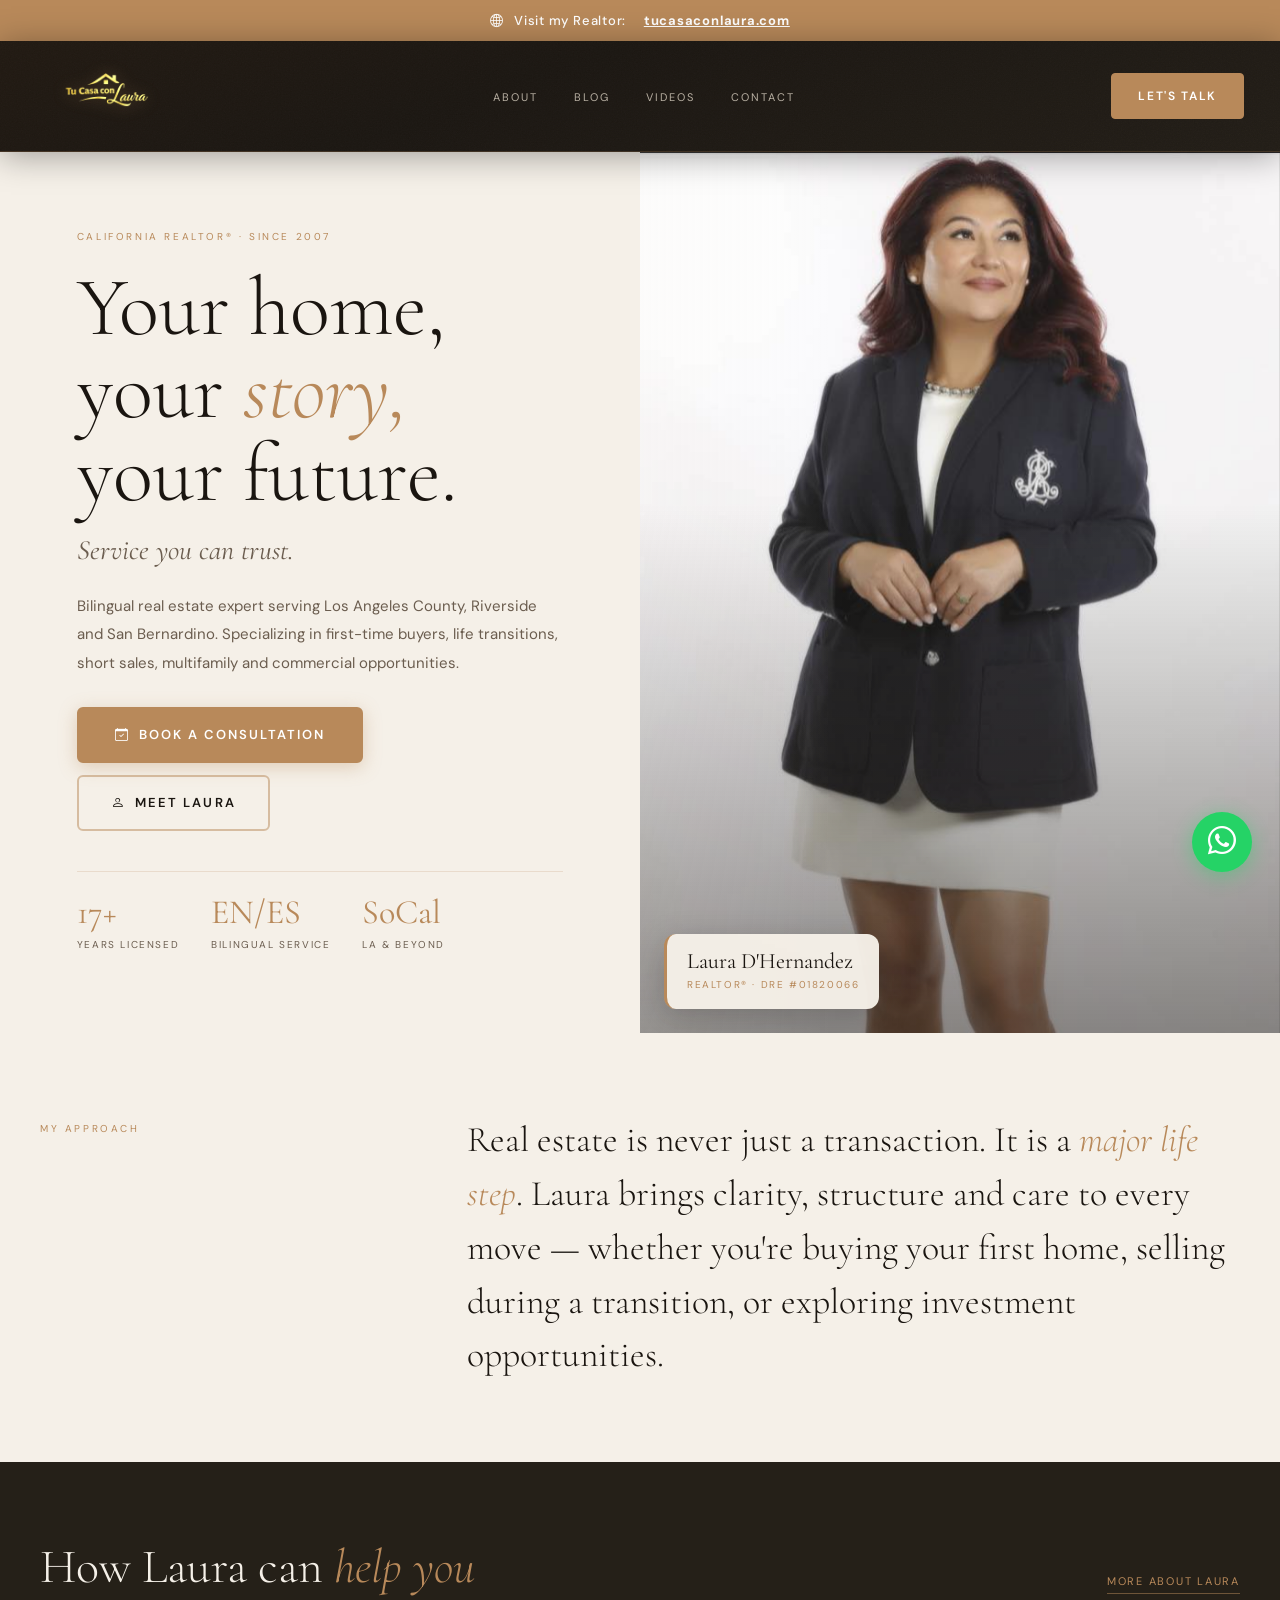
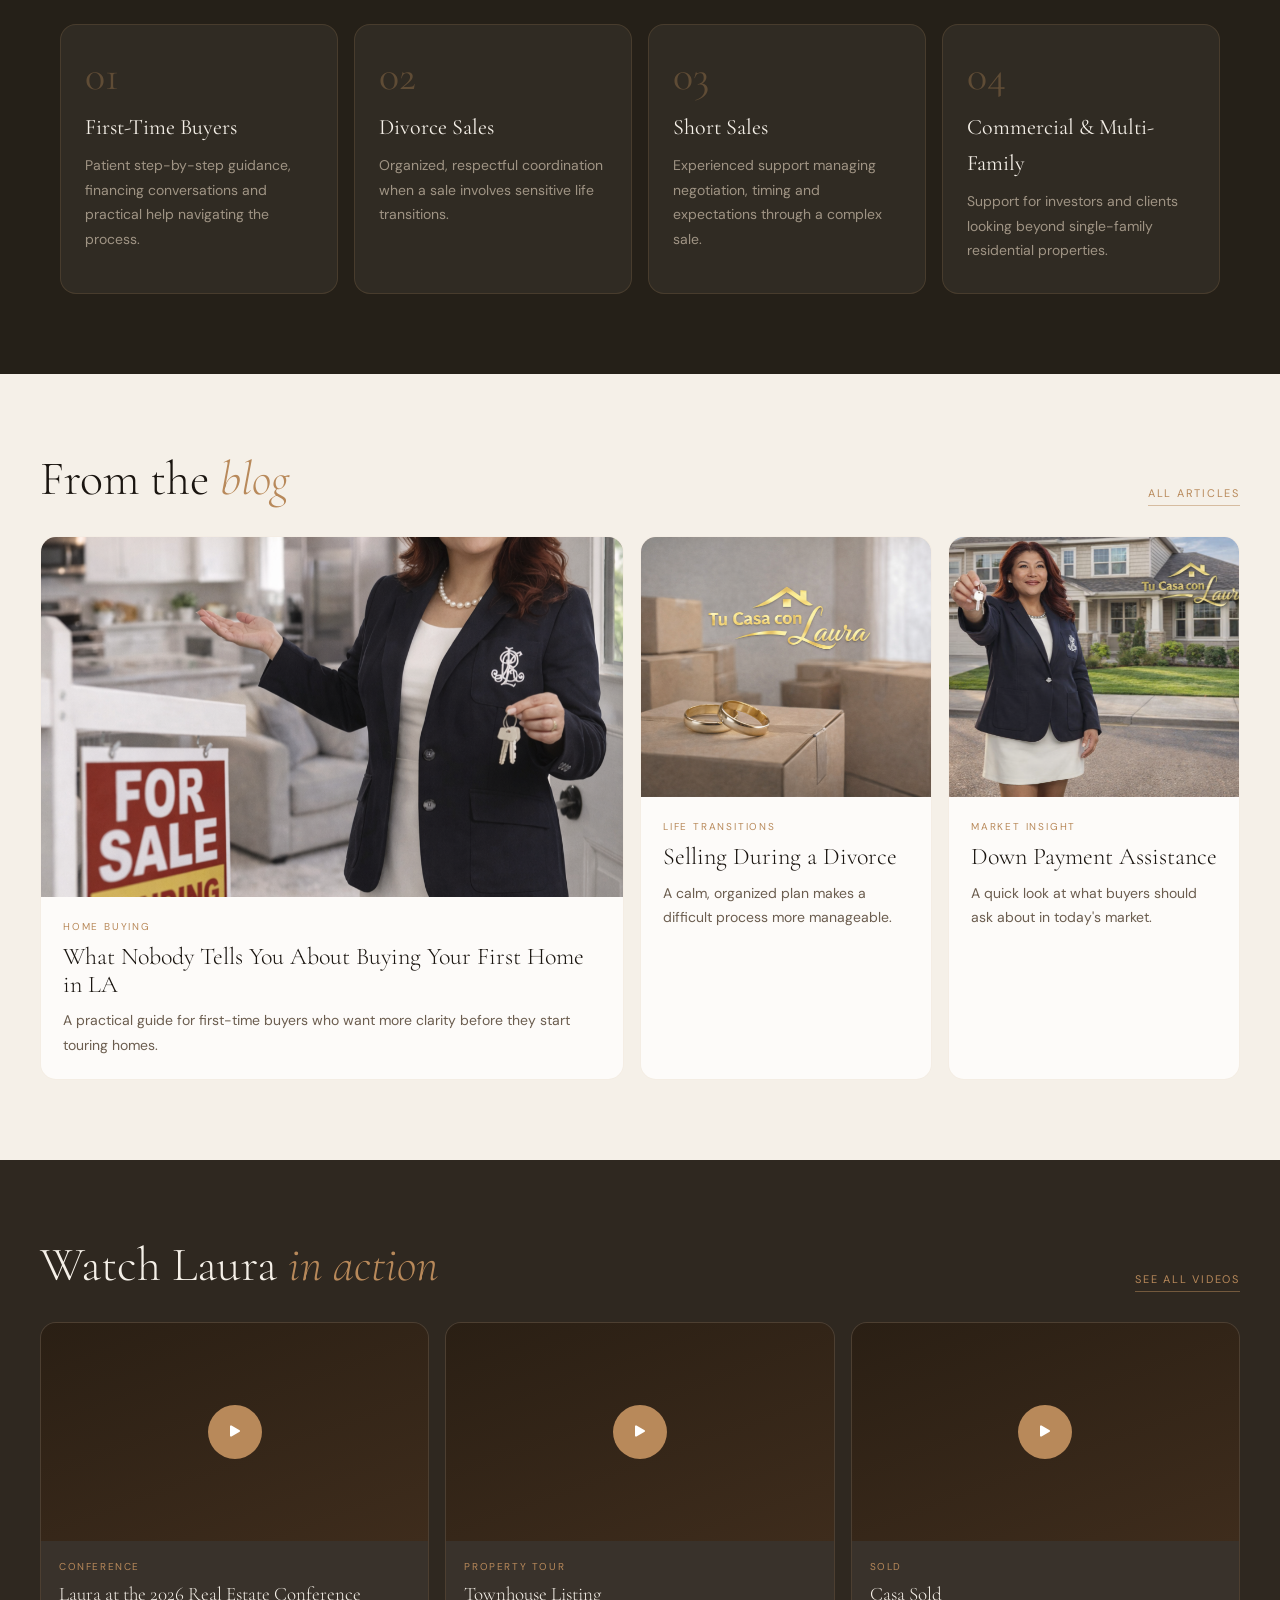
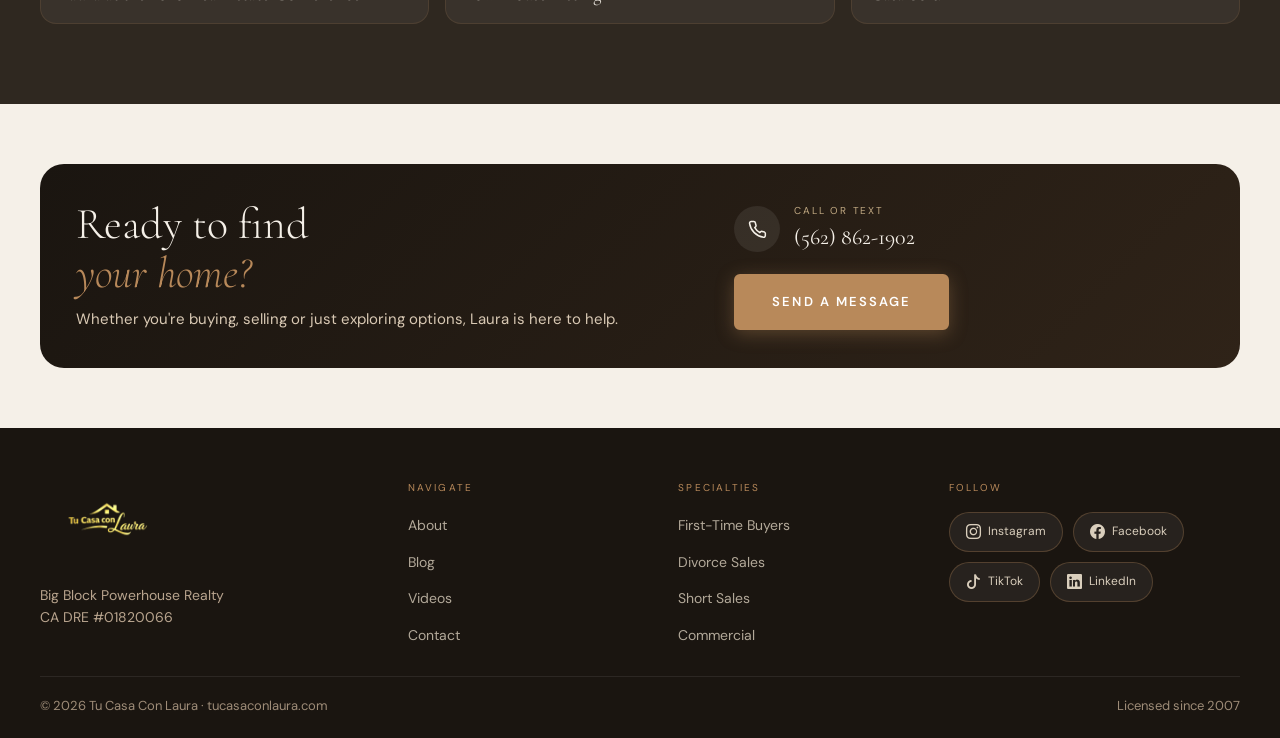
==== index.html @ 38236080 "Primer commit del proyecto" ====
<!DOCTYPE html>
<html lang="en">
<head>
  <meta charset="UTF-8">
  <meta name="viewport" content="width=device-width, initial-scale=1.0">
  <title>Tu Casa Con Laura — California Real Estate</title>
  <meta name="description" content="Laura D'Hernandez, California REALTOR®. Bilingual guidance for buyers, sellers and investors.">
  <link rel="preconnect" href="https://fonts.googleapis.com">
  <link rel="preconnect" href="https://fonts.gstatic.com" crossorigin>
  <link href="https://fonts.googleapis.com/css2?family=Cormorant+Garamond:ital,wght@0,300;0,400;0,600;1,300;1,400;1,600&family=DM+Sans:wght@300;400;500;700&display=swap" rel="stylesheet">
  <link rel="stylesheet" href="https://cdn.jsdelivr.net/npm/bootstrap-icons@1.11.3/font/bootstrap-icons.min.css">
  <link rel="stylesheet" href="css/style.css">
  <style>
    /* ── HERO ── */
    .hero {
      min-height: calc(100vh - var(--nav-h));
      display: grid;
      grid-template-columns: 1fr 1fr;
    }
    .hero-left {
      display: flex;
      flex-direction: column;
      justify-content: center;
      padding: clamp(40px,6vw,88px);
      background: var(--cream);
    }
    .hero-eyebrow {
      font-size: 10px;
      letter-spacing: .26em;
      text-transform: uppercase;
      color: var(--gold);
      margin-bottom: 20px;
    }
    .hero-title {
      font-family: var(--serif);
      font-size: clamp(46px,6.5vw,88px);
      line-height: 1;
      font-weight: 300;
    }
    .hero-title em { color: var(--gold); font-style: italic; }
    .hero-subtitle {
      font-family: var(--serif);
      font-size: clamp(18px,2.2vw,28px);
      color: var(--mid);
      margin: 12px 0 18px;
      font-style: italic;
    }
    .hero-desc {
      max-width: 520px;
      font-size: 15px;
      color: var(--mid);
      line-height: 1.9;
    }
    .hero-actions {
      display: flex;
      gap: 12px;
      flex-wrap: wrap;
      margin-top: 30px;
    }
    .hero-stats {
      display: flex;
      gap: 32px;
      flex-wrap: wrap;
      margin-top: 40px;
      padding-top: 24px;
      border-top: 1px solid rgba(184,137,90,.2);
    }
    .stat-num {
      font-family: var(--serif);
      font-size: 34px;
      color: var(--gold);
      display: block;
      line-height: 1;
    }
    .stat-label {
      font-size: 10px;
      text-transform: uppercase;
      letter-spacing: .16em;
      color: var(--mid);
      margin-top: 4px;
    }
    .hero-right {
      position: relative;
      min-height: 560px;
      background: var(--char-2);
      overflow: hidden;
    }
    .hero-photo {
      position: absolute;
      inset: 0;
      width: 100%;
      height: 100%;
      object-fit: cover;
      object-position: center top;
    }
    .hero-right::after {
      content: '';
      position: absolute;
      inset: 0;
      background: linear-gradient(to right, rgba(245,240,232,.1) 0%, transparent 30%),
                  linear-gradient(to top, rgba(26,21,16,.5) 0%, transparent 60%);
    }
    .hero-badge {
      position: absolute;
      left: 24px;
      bottom: 24px;
      background: rgba(245,240,232,.97);
      padding: 16px 20px;
      border-radius: 12px;
      box-shadow: 0 8px 32px rgba(26,21,16,.22);
      z-index: 2;
      border-left: 3px solid var(--gold);
    }
    .hero-badge-name {
      font-family: var(--serif);
      font-size: 22px;
      font-weight: 400;
      line-height: 1;
    }
    .hero-badge-title {
      font-size: 10px;
      text-transform: uppercase;
      letter-spacing: .16em;
      color: var(--gold);
      margin-top: 5px;
    }

    /* ── INTRO ── */
    .intro { padding: 80px 0; }
    .intro-wrap {
      width: min(1200px, calc(100% - 40px));
      margin: 0 auto;
      display: grid;
      grid-template-columns: .75fr 1.5fr;
      gap: 40px;
      align-items: start;
    }
    .intro-label { padding-top: 8px; }
    .intro-body {
      font-family: var(--serif);
      font-size: clamp(22px,2.8vw,36px);
      line-height: 1.5;
      font-weight: 300;
      color: var(--charcoal);
    }
    .intro-body em { color: var(--gold); font-style: italic; }

    /* ── SPECIALTIES ── */
    .specialties { background: var(--char-2); padding: 80px 0; }
    .specialties .section-title { color: var(--cream); }
    .specialties .section-link { color: var(--gold); }
    .spec-grid {
      width: min(1200px, calc(100% - 40px));
      margin: 0 auto;
      display: grid;
      grid-template-columns: repeat(4, 1fr);
      gap: 16px;
    }
    .spec-card {
      padding: 30px 24px;
      border-radius: var(--radius);
      background: rgba(255,255,255,.05);
      border: 1px solid rgba(184,137,90,.18);
      transition: background .2s;
    }
    .spec-card:hover { background: rgba(255,255,255,.08); }
    .spec-num {
      font-family: var(--serif);
      font-size: 42px;
      color: rgba(184,137,90,.35);
      line-height: 1;
    }
    .spec-name {
      font-family: var(--serif);
      font-size: 22px;
      color: var(--cream);
      margin: 12px 0 8px;
      font-weight: 400;
    }
    .spec-desc { color: rgba(220,205,185,.65); font-size: 14px; line-height: 1.75; }

    /* ── BLOG PREVIEW ── */
    .blog-preview { padding: 80px 0; }
    .blog-wrap { width: min(1200px, calc(100% - 40px)); margin: 0 auto; }
    .blog-grid {
      display: grid;
      grid-template-columns: 2fr 1fr 1fr;
      gap: 16px;
    }
    .post-card {
      text-decoration: none;
      background: rgba(255,255,255,.75);
      border: 1px solid rgba(184,137,90,.13);
      border-radius: var(--radius);
      overflow: hidden;
      transition: box-shadow .2s, transform .2s;
      display: flex;
      flex-direction: column;
    }
    .post-card:hover {
      box-shadow: 0 12px 40px rgba(26,21,16,.12);
      transform: translateY(-2px);
    }
    .post-card-img {
      width: 100%;
      height: 260px;
      overflow: hidden;
      flex-shrink: 0;
      background: var(--warm);
    }
    .post-card:first-child .post-card-img { height: 360px; }
    .post-card-img img {
      width: 100%;
      height: 100%;
      object-fit: cover;
      object-position: center;
      display: block;
    }
    .post-card-body { padding: 22px; flex: 1; }
    .post-tag {
      color: var(--gold);
      font-size: 10px;
      text-transform: uppercase;
      letter-spacing: .18em;
      display: block;
      margin-bottom: 8px;
    }
    .post-title {
      font-family: var(--serif);
      font-size: 24px;
      font-weight: 300;
      line-height: 1.15;
      color: var(--charcoal);
      margin-bottom: 10px;
    }
    .post-excerpt { font-size: 14px; color: var(--mid); line-height: 1.75; }

    /* ── VIDEOS HOME ── */
    .videos-section { padding: 80px 0; background: var(--char-3); }
    .videos-wrap { width: min(1200px, calc(100% - 40px)); margin: 0 auto; }
    .videos-section .section-title { color: var(--cream); }
    .videos-section .section-link { color: var(--gold); }
    .vgrid-home {
      display: grid;
      grid-template-columns: repeat(3, 1fr);
      gap: 16px;
    }
    .vcard-h {
      background: rgba(255,255,255,.05);
      border: 1px solid rgba(184,137,90,.15);
      border-radius: var(--radius);
      overflow: hidden;
      transition: border-color .2s;
    }
    .vcard-h:hover { border-color: rgba(184,137,90,.4); }
    .vcard-h-media {
      width: 100%;
      padding-bottom: 56.25%;
      position: relative;
      height: 0;
      background: linear-gradient(160deg,#2a1f14 0%,#3e2c1c 100%);
      cursor: pointer;
    }
    .vcard-h-play {
      position: absolute;
      inset: 0;
      display: grid;
      place-items: center;
    }
    .play-btn-h {
      width: 54px; height: 54px;
      border-radius: 50%;
      border: 0;
      background: var(--gold);
      color: white;
      font-size: 20px;
      cursor: pointer;
      display: grid;
      place-items: center;
      transition: background .2s, transform .2s;
    }
    .vcard-h:hover .play-btn-h { background: var(--gold-dk); transform: scale(1.08); }
    .vcard-h-info { padding: 18px; }
    .vcard-h-tag {
      font-size: 10px;
      text-transform: uppercase;
      letter-spacing: .16em;
      color: var(--gold);
      display: block;
      margin-bottom: 6px;
    }
    .vcard-h-title {
      font-family: var(--serif);
      font-size: 19px;
      color: var(--cream);
      font-weight: 300;
      line-height: 1.25;
    }

    /* ── RESPONSIVE ── */
    @media (max-width: 960px) {
      .hero { grid-template-columns: 1fr; }
      .hero-right { min-height: 380px; }
      .spec-grid { grid-template-columns: 1fr 1fr; }
      .blog-grid { grid-template-columns: 1fr 1fr; }
      .vgrid-home { grid-template-columns: 1fr 1fr; }
    }
    @media (max-width: 620px) {
      .blog-grid { grid-template-columns: 1fr; }
      .vgrid-home { grid-template-columns: 1fr; }
      .spec-grid { grid-template-columns: 1fr; }
      .intro-wrap { grid-template-columns: 1fr; }
    }
  </style>
</head>
<body>
  <!-- Banner sitio web -->
  <div class="site-banner">
    <i class="bi bi-globe2"></i>
    Visit my Realtor: &nbsp;
    <a href="https://tucasaconlaura.com/" target="_blank" rel="noopener">tucasaconlaura.com</a>
  </div>
  <!-- WhatsApp flotante -->
  <a href="https://wa.me/15628621902" target="_blank" rel="noopener" class="whatsapp-float" title="WhatsApp">
    <i class="bi bi-whatsapp"></i>
  </a>
  <nav id="main-nav">
    <a href="index.html" class="nav-logo">
      <img src="assets/images/logo.png" alt="Tu Casa Con Laura" class="nav-logo-img">
    </a>
    <ul class="nav-links">
      <li><a href="about.html">About</a></li>
      <li><a href="blog.html">Blog</a></li>
      <li><a href="webinars.html">Videos</a></li>
      <li><a href="contact.html">Contact</a></li>
    </ul>
    <a href="contact.html" class="nav-cta">Let's Talk</a>
    <button class="nav-hamburger" id="nav-burger" aria-label="Menu">
      <span></span><span></span><span></span>
    </button>
  </nav>
  <nav class="nav-mobile" id="nav-mobile">
    <a href="about.html">About</a>
    <a href="blog.html">Blog</a>
    <a href="webinars.html">Videos</a>
    <a href="contact.html">Contact</a>
  </nav>

  <!-- HERO -->
  <section class="hero">
    <div class="hero-left">
      <p class="hero-eyebrow">California REALTOR® · Since 2007</p>
      <h1 class="hero-title">Your home,<br>your <em>story,</em><br>your future.</h1>
      <p class="hero-subtitle">Service you can trust.</p>
      <p class="hero-desc">Bilingual real estate expert serving Los Angeles County, Riverside and San Bernardino. Specializing in first-time buyers, life transitions, short sales, multifamily and commercial opportunities.</p>
      <div class="hero-actions">
        <a href="contact.html" class="btn-primary"><i class="bi bi-calendar-check"></i> Book a Consultation</a>
        <a href="about.html" class="btn-ghost"><i class="bi bi-person"></i> Meet Laura</a>
      </div>
      <div class="hero-stats">
        <div><span class="stat-num">17+</span><span class="stat-label">Years Licensed</span></div>
        <div><span class="stat-num">EN/ES</span><span class="stat-label">Bilingual Service</span></div>
        <div><span class="stat-num">SoCal</span><span class="stat-label">LA &amp; Beyond</span></div>
      </div>
    </div>
    <div class="hero-right">
      <img src="assets/images/laura-hero.jpg" alt="Laura D'Hernandez" class="hero-photo">
      <div class="hero-badge">
        <div class="hero-badge-name">Laura D'Hernandez</div>
        <div class="hero-badge-title">REALTOR® · DRE #01820066</div>
      </div>
    </div>
  </section>

  <!-- INTRO -->
  <section class="intro">
    <div class="intro-wrap">
      <div class="intro-label">
        <p class="section-kicker">My approach</p>
      </div>
      <p class="intro-body">Real estate is never just a transaction. It is a <em>major life step</em>. Laura brings clarity, structure and care to every move — whether you're buying your first home, selling during a transition, or exploring investment opportunities.</p>
    </div>
  </section>

  <!-- SPECIALTIES -->
  <section class="specialties">
    <div class="container">
      <div class="section-header">
        <h2 class="section-title">How Laura can <em>help you</em></h2>
        <a href="about.html" class="section-link">More about Laura</a>
      </div>
      <div class="spec-grid">
        <article class="spec-card">
          <div class="spec-num">01</div>
          <h3 class="spec-name">First-Time Buyers</h3>
          <p class="spec-desc">Patient step-by-step guidance, financing conversations and practical help navigating the process.</p>
        </article>
        <article class="spec-card">
          <div class="spec-num">02</div>
          <h3 class="spec-name">Divorce Sales</h3>
          <p class="spec-desc">Organized, respectful coordination when a sale involves sensitive life transitions.</p>
        </article>
        <article class="spec-card">
          <div class="spec-num">03</div>
          <h3 class="spec-name">Short Sales</h3>
          <p class="spec-desc">Experienced support managing negotiation, timing and expectations through a complex sale.</p>
        </article>
        <article class="spec-card">
          <div class="spec-num">04</div>
          <h3 class="spec-name">Commercial &amp; Multi-Family</h3>
          <p class="spec-desc">Support for investors and clients looking beyond single-family residential properties.</p>
        </article>
      </div>
    </div>
  </section>

  <!-- BLOG PREVIEW -->
  <section class="blog-preview">
    <div class="blog-wrap">
      <div class="section-header">
        <h2 class="section-title">From the <em>blog</em></h2>
        <a href="blog.html" class="section-link">All articles</a>
      </div>
      <div class="blog-grid">
        <a href="blog-post.html" class="post-card">
          <div class="post-card-img">
            <img src="assets/images/blog/post-01.png" alt="Buying your first home">
          </div>
          <div class="post-card-body">
            <span class="post-tag">Home Buying</span>
            <h3 class="post-title">What Nobody Tells You About Buying Your First Home in LA</h3>
            <p class="post-excerpt">A practical guide for first-time buyers who want more clarity before they start touring homes.</p>
          </div>
        </a>
        <a href="blog-post.html" class="post-card">
          <div class="post-card-img">
            <img src="assets/images/blog/post-02.png" alt="Selling during a divorce">
          </div>
          <div class="post-card-body">
            <span class="post-tag">Life Transitions</span>
            <h3 class="post-title">Selling During a Divorce</h3>
            <p class="post-excerpt">A calm, organized plan makes a difficult process more manageable.</p>
          </div>
        </a>
        <a href="blog-post.html" class="post-card">
          <div class="post-card-img">
            <img src="assets/images/blog/post-03.png" alt="Down payment assistance">
          </div>
          <div class="post-card-body">
            <span class="post-tag">Market Insight</span>
            <h3 class="post-title">Down Payment Assistance</h3>
            <p class="post-excerpt">A quick look at what buyers should ask about in today's market.</p>
          </div>
        </a>
      </div>
    </div>
  </section>

  <!-- VIDEOS -->
  <section class="videos-section">
    <div class="videos-wrap">
      <div class="section-header">
        <h2 class="section-title">Watch Laura <em>in action</em></h2>
        <a href="webinars.html" class="section-link">See all videos</a>
      </div>
      <div class="vgrid-home">
        <article class="vcard-h">
          <div class="vcard-h-media">
            <div class="vcard-h-play"><button class="play-btn-h" onclick="location.href='webinars.html'"><i class="bi bi-play-fill"></i></button></div>
          </div>
          <div class="vcard-h-info">
            <span class="vcard-h-tag">Conference</span>
            <p class="vcard-h-title">Laura at the 2026 Real Estate Conference</p>
          </div>
        </article>
        <article class="vcard-h">
          <div class="vcard-h-media">
            <div class="vcard-h-play"><button class="play-btn-h" onclick="location.href='webinars.html'"><i class="bi bi-play-fill"></i></button></div>
          </div>
          <div class="vcard-h-info">
            <span class="vcard-h-tag">Property Tour</span>
            <p class="vcard-h-title">Townhouse Listing</p>
          </div>
        </article>
        <article class="vcard-h">
          <div class="vcard-h-media">
            <div class="vcard-h-play"><button class="play-btn-h" onclick="location.href='webinars.html'"><i class="bi bi-play-fill"></i></button></div>
          </div>
          <div class="vcard-h-info">
            <span class="vcard-h-tag">Sold</span>
            <p class="vcard-h-title">Casa Sold</p>
          </div>
        </article>
      </div>
    </div>
  </section>

  <!-- CONTACT STRIP -->
  <section class="contact-strip">
    <div>
      <h2 class="contact-strip-title">Ready to find<br><em>your home?</em></h2>
      <p class="contact-strip-sub">Whether you're buying, selling or just exploring options, Laura is here to help.</p>
    </div>
    <div class="contact-strip-right">
      <div class="contact-item">
        <div class="contact-icon">
          <svg viewBox="0 0 24 24"><path d="M22 16.92v3a2 2 0 0 1-2.18 2A19.8 19.8 0 0 1 3.08 5.18 2 2 0 0 1 5.06 3h3a2 2 0 0 1 2 1.72c.12.9.34 1.78.66 2.61a2 2 0 0 1-.45 2.11l-.93.93a16 16 0 0 0 6 6l.93-.93a2 2 0 0 1 2.11-.45c.83.32 1.71.54 2.61.66A2 2 0 0 1 22 16.92z"></path></svg>
        </div>
        <div>
          <div class="contact-info-label">Call or Text</div>
          <div class="contact-info-value">(562) 862-1902</div>
        </div>
      </div>
      <a href="contact.html" class="btn-primary">Send a Message</a>
    </div>
  </section>

  <footer>
    <div class="footer-grid">
      <div>
        <a href="index.html"><img src="assets/images/logo.png" alt="Tu Casa Con Laura" class="footer-logo-img"></a>
        <p class="footer-tagline">Big Block Powerhouse Realty<br>CA DRE #01820066</p>
      </div>
      <div>
        <p class="footer-col-title">Navigate</p>
        <ul class="footer-links">
          <li><a href="about.html">About</a></li>
          <li><a href="blog.html">Blog</a></li>
          <li><a href="webinars.html">Videos</a></li>
          <li><a href="contact.html">Contact</a></li>
        </ul>
      </div>
      <div>
        <p class="footer-col-title">Specialties</p>
        <ul class="footer-links">
          <li><a href="about.html">First-Time Buyers</a></li>
          <li><a href="about.html">Divorce Sales</a></li>
          <li><a href="about.html">Short Sales</a></li>
          <li><a href="about.html">Commercial</a></li>
        </ul>
      </div>
      <div>
        <p class="footer-col-title">Follow</p>
        <div class="footer-socials">
          <a href="https://www.instagram.com/tucasaconlaura/" target="_blank" rel="noopener"><i class="bi bi-instagram"></i> Instagram</a>
          <a href="https://www.facebook.com/TuCasaConLaura/" target="_blank" rel="noopener"><i class="bi bi-facebook"></i> Facebook</a>
          <a href="https://www.tiktok.com/@tucasaconlaura" target="_blank" rel="noopener"><i class="bi bi-tiktok"></i> TikTok</a>
          <a href="https://www.linkedin.com/in/tucasaconlaura" target="_blank" rel="noopener"><i class="bi bi-linkedin"></i> LinkedIn</a>
        </div>
      </div>
    </div>
    <div class="footer-bottom">
      <span>© 2026 Tu Casa Con Laura · tucasaconlaura.com</span>
      <span>Licensed since 2007</span>
    </div>
  </footer>

  <script src="js/main.js"></script>
</body>
</html>
---- css/style.css ----
/* ══════════════════════════════════════════════
   TU CASA CON LAURA — Redesign 2026
   ══════════════════════════════════════════════ */

@import url('https://fonts.googleapis.com/css2?family=Cormorant+Garamond:ital,wght@0,300;0,400;0,600;1,300;1,400;1,600&family=DM+Sans:wght@300;400;500;700&display=swap');

:root {
  --cream:    #f5f0e8;
  --cream-2:  #ede6d9;
  --warm:     #e8dece;
  --sand:     #c9b898;
  --gold:     #b8895a;
  --gold-dk:  #9a6e3f;
  --charcoal: #1a1510;
  --char-2:   #252018;
  --char-3:   #2f2820;
  --mid:      #6b5d4f;
  --white:    #ffffff;
  --wa:       #25D366;
  --wa-dk:    #1aab52;

  --serif: 'Cormorant Garamond', Georgia, serif;
  --sans:  'DM Sans', Arial, sans-serif;

  --nav-h:    110px;
  --radius:   16px;
  --radius-lg: 24px;
}

*, *::before, *::after { box-sizing: border-box; margin: 0; padding: 0; }
html { scroll-behavior: smooth; -webkit-font-smoothing: antialiased; }
body {
  font-family: var(--sans);
  background: var(--cream);
  color: var(--charcoal);
  overflow-x: hidden;
  line-height: 1.65;
}
img { max-width: 100%; display: block; }
a { color: inherit; text-decoration: none; }
.container { width: min(1200px, calc(100% - 40px)); margin: 0 auto; }

/* ══════════════════════════
   WEBSITE BANNER — top bar
   ══════════════════════════ */
.site-banner {
  background: var(--gold);
  color: #fff;
  text-align: center;
  padding: 10px 20px;
  font-size: 13px;
  font-weight: 500;
  letter-spacing: .06em;
  display: flex;
  align-items: center;
  justify-content: center;
  gap: 10px;
}
.site-banner a {
  color: #fff;
  text-decoration: underline;
  font-weight: 700;
}
.site-banner a:hover { opacity: .85; }

/* ══════════════════════════
   NAVIGATION
   ══════════════════════════ */
#main-nav {
  position: sticky;
  top: 0;
  z-index: 1000;
  min-height: var(--nav-h);
  display: flex;
  align-items: center;
  justify-content: space-between;
  gap: 20px;
  padding: 8px 36px;
  background:
    url("data:image/svg+xml,%3Csvg xmlns='http://www.w3.org/2000/svg' width='300' height='300'%3E%3Cfilter id='n'%3E%3CfeTurbulence type='fractalNoise' baseFrequency='0.75' numOctaves='4' stitchTiles='stitch'/%3E%3CfeColorMatrix type='saturate' values='0'/%3E%3C/filter%3E%3Crect width='300' height='300' filter='url(%23n)' opacity='0.04'/%3E%3C/svg%3E"),
    linear-gradient(160deg, #201810 0%, #1a1510 40%, #211c15 100%);
  background-color: #1a1510;
  border-bottom: 1px solid rgba(184,137,90,.22);
  box-shadow: 0 4px 32px rgba(0,0,0,.35);
  isolation: isolate;
}

/* LOGO — grande, ocupa todo el espacio disponible */
.nav-logo {
  display: inline-flex;
  align-items: center;
  text-decoration: none;
  flex-shrink: 0;
}
.nav-logo-img {
  height: 94px;
  width: auto;
  max-width: 360px;
  object-fit: contain;
  display: block;
  background: transparent;
  padding: 0;
  border: none;
  box-shadow: none;
  transition: opacity .2s;
  filter: brightness(1.12) drop-shadow(0 1px 8px rgba(184,137,90,.4));
}
.nav-logo-img:hover {
  opacity: .88;
  filter: brightness(1.2) drop-shadow(0 2px 12px rgba(184,137,90,.55));
}

.nav-links {
  list-style: none;
  display: flex;
  gap: 36px;
  align-items: center;
}
.nav-links a {
  font-size: 11px;
  text-transform: uppercase;
  letter-spacing: .18em;
  color: rgba(235,225,210,.75);
  position: relative;
  padding-bottom: 3px;
  transition: color .2s;
}
.nav-links a::after {
  content: '';
  position: absolute;
  left: 0; right: 0; bottom: -4px;
  height: 1px;
  background: var(--gold);
  transform: scaleX(0);
  transform-origin: left;
  transition: transform .25s ease;
}
.nav-links a:hover,
.nav-links a.active { color: var(--cream); }
.nav-links a:hover::after,
.nav-links a.active::after { transform: scaleX(1); }

/* CTA nav */
.nav-cta {
  display: inline-flex;
  align-items: center;
  justify-content: center;
  min-height: 46px;
  padding: 0 26px;
  border-radius: 4px;
  background: var(--gold);
  color: var(--white);
  border: 1px solid var(--gold);
  font-size: 12px;
  text-transform: uppercase;
  letter-spacing: .14em;
  font-weight: 600;
  transition: background .2s, border-color .2s;
  text-decoration: none;
  white-space: nowrap;
}
.nav-cta:hover { background: var(--gold-dk); border-color: var(--gold-dk); }

.nav-hamburger {
  display: none;
  background: none;
  border: 0;
  cursor: pointer;
  padding: 4px;
}
.nav-hamburger span {
  display: block;
  width: 22px;
  height: 1.5px;
  background: var(--cream);
  margin: 5px 0;
  transition: .2s;
}

.nav-mobile {
  display: none;
  background: var(--char-2);
  border-bottom: 1px solid rgba(184,137,90,.15);
}
.nav-mobile.open {
  display: grid;
  gap: 0;
  padding: 8px 24px 16px;
}
.nav-mobile a {
  text-decoration: none;
  padding: 11px 0;
  color: rgba(235,225,210,.85);
  font-size: 13px;
  letter-spacing: .1em;
  text-transform: uppercase;
  border-bottom: 1px solid rgba(255,255,255,.06);
}
.nav-mobile a:last-child { border-bottom: 0; }

/* ══════════════════════════
   BUTTONS — más grandes y llamativos
   ══════════════════════════ */
.btn-primary {
  display: inline-flex;
  align-items: center;
  justify-content: center;
  gap: 9px;
  min-height: 56px;
  padding: 0 36px;
  border-radius: 6px;
  background: var(--gold);
  color: var(--white);
  border: 2px solid var(--gold);
  font-size: 13px;
  text-transform: uppercase;
  letter-spacing: .16em;
  font-weight: 600;
  transition: background .2s, border-color .2s, transform .15s, box-shadow .2s;
  text-decoration: none;
  cursor: pointer;
  box-shadow: 0 4px 18px rgba(184,137,90,.35);
}
.btn-primary:hover {
  background: var(--gold-dk);
  border-color: var(--gold-dk);
  transform: translateY(-1px);
  box-shadow: 0 6px 24px rgba(184,137,90,.45);
}

.btn-ghost {
  display: inline-flex;
  align-items: center;
  justify-content: center;
  gap: 9px;
  min-height: 56px;
  padding: 0 32px;
  border-radius: 6px;
  background: transparent;
  color: var(--charcoal);
  border: 2px solid rgba(184,137,90,.5);
  font-size: 13px;
  text-transform: uppercase;
  letter-spacing: .16em;
  font-weight: 600;
  transition: background .2s, border-color .2s, transform .15s;
  text-decoration: none;
}
.btn-ghost:hover {
  background: rgba(184,137,90,.1);
  border-color: var(--gold);
  transform: translateY(-1px);
}

/* WhatsApp button */
.btn-whatsapp {
  display: inline-flex;
  align-items: center;
  justify-content: center;
  gap: 10px;
  min-height: 56px;
  padding: 0 36px;
  border-radius: 6px;
  background: var(--wa);
  color: #fff;
  border: 2px solid var(--wa);
  font-size: 13px;
  text-transform: uppercase;
  letter-spacing: .14em;
  font-weight: 600;
  transition: background .2s, transform .15s, box-shadow .2s;
  text-decoration: none;
  cursor: pointer;
  box-shadow: 0 4px 18px rgba(37,211,102,.3);
  width: 100%;
  justify-content: center;
  font-size: 15px;
}
.btn-whatsapp:hover {
  background: var(--wa-dk);
  border-color: var(--wa-dk);
  transform: translateY(-1px);
  box-shadow: 0 6px 24px rgba(37,211,102,.4);
}
.btn-whatsapp i { font-size: 20px; }

/* WhatsApp flotante */
.whatsapp-float {
  position: fixed;
  bottom: 28px;
  right: 28px;
  z-index: 999;
  width: 60px;
  height: 60px;
  border-radius: 50%;
  background: var(--wa);
  color: #fff;
  display: flex;
  align-items: center;
  justify-content: center;
  font-size: 28px;
  box-shadow: 0 4px 20px rgba(37,211,102,.45);
  transition: transform .2s, box-shadow .2s;
  text-decoration: none;
}
.whatsapp-float:hover {
  transform: scale(1.1);
  box-shadow: 0 6px 28px rgba(37,211,102,.6);
}

/* ══════════════════════════
   SHARED LAYOUT
   ══════════════════════════ */
section { width: 100%; }

.page-hero {
  padding: 88px 0 52px;
  background: linear-gradient(180deg, rgba(26,21,16,.06) 0%, transparent 100%);
  border-bottom: 1px solid rgba(184,137,90,.1);
}
.page-hero-inner {
  width: min(1200px, calc(100% - 40px));
  margin: 0 auto;
}

.page-hero.dark {
  background: linear-gradient(175deg, #1a1510 0%, #231c14 100%);
  border-bottom: 1px solid rgba(184,137,90,.18);
}
.page-hero.dark .page-title,
.page-hero.dark .page-eyebrow { color: var(--cream); }
.page-hero.dark .page-title em { color: var(--gold); }

.page-eyebrow, .section-kicker {
  color: var(--gold);
  font-size: 10px;
  text-transform: uppercase;
  letter-spacing: .26em;
  margin-bottom: 14px;
  display: block;
}

.page-title {
  font-family: var(--serif);
  font-weight: 300;
  line-height: 1.05;
  font-size: clamp(40px, 6vw, 74px);
}
.page-title em { font-style: italic; color: var(--gold); }

.section-title {
  font-family: var(--serif);
  font-weight: 300;
  line-height: 1.08;
  font-size: clamp(28px, 3.8vw, 48px);
}
.section-title em { font-style: italic; color: var(--gold); }

.section-header {
  display: flex;
  align-items: flex-end;
  justify-content: space-between;
  gap: 24px;
  margin-bottom: 30px;
}

.section-link {
  color: var(--gold);
  font-size: 11px;
  text-transform: uppercase;
  letter-spacing: .16em;
  border-bottom: 1px solid rgba(184,137,90,.5);
  padding-bottom: 3px;
  white-space: nowrap;
}

.lead { font-size: 16px; color: var(--mid); line-height: 1.9; }

.card {
  background: rgba(255,255,255,.65);
  border: 1px solid rgba(184,137,90,.13);
  border-radius: var(--radius);
  box-shadow: 0 8px 32px rgba(26,21,16,.06);
}

.img-cover {
  width: 100%;
  height: 100%;
  object-fit: cover;
  object-position: center;
  display: block;
}

/* ══════════════════════════
   IMAGE RENDERING FIX
   ══════════════════════════ */
.gallery-item img,
.post-card-img img,
.article-card-img img,
.featured-media img,
.related-thumb img,
.sidebar-photo img,
.author-avatar img,
.bio-photo,
.hero-photo,
.footer-logo-img,
.nav-logo-img {
  transform: translateZ(0);
  backface-visibility: hidden;
  -webkit-backface-visibility: hidden;
}

.gallery-item:hover img,
.post-card:hover .post-card-img img,
.article-card:hover .article-card-img img {
  transform: translateZ(0) !important;
}

/* ══════════════════════════
   SOCIAL PILLS
   ══════════════════════════ */
.footer-socials, .social-pills, .contact-socials {
  display: flex;
  flex-wrap: wrap;
  gap: 10px;
}
.social-pills a,
.contact-socials a,
.footer-socials a {
  display: inline-flex;
  align-items: center;
  gap: 7px;
  padding: 9px 16px;
  border-radius: 999px;
  border: 1px solid rgba(184,137,90,.28);
  color: var(--charcoal);
  background: rgba(255,255,255,.8);
  font-size: 12px;
  transition: background .2s;
}
.social-pills a:hover,
.contact-socials a:hover,
.footer-socials a:hover { background: rgba(184,137,90,.12); }

.footer-socials a {
  color: #d9cebc;
  border-color: rgba(184,137,90,.3);
  background: rgba(255,255,255,.06);
}
.footer-socials a:hover { color: #fff; background: rgba(184,137,90,.18); }

.social-pills a i,
.contact-socials a i,
.footer-socials a i { font-size: 15px; line-height: 1; }

/* ══════════════════════════
   CONTACT STRIP
   ══════════════════════════ */
.contact-strip {
  width: min(1200px, calc(100% - 40px));
  margin: 60px auto 0;
  padding: 36px;
  background: linear-gradient(135deg, #1a1510 0%, #2f2318 100%);
  color: var(--cream);
  border-radius: var(--radius-lg);
  display: grid;
  grid-template-columns: 1.2fr .9fr;
  gap: 32px;
  align-items: center;
}
.contact-strip-title {
  font-family: var(--serif);
  font-size: clamp(26px, 3.5vw, 44px);
  font-weight: 300;
  line-height: 1.1;
}
.contact-strip-title em { color: var(--gold); font-style: italic; }
.contact-strip-sub { color: #d9c9b4; margin-top: 10px; font-size: 15px; }
.contact-strip-right { display: grid; gap: 18px; justify-items: start; }
.contact-item { display: flex; gap: 14px; align-items: center; }
.contact-icon {
  width: 46px; height: 46px;
  border-radius: 50%;
  background: rgba(255,255,255,.08);
  display: grid;
  place-items: center;
  flex-shrink: 0;
}
.contact-icon svg { width: 20px; height: 20px; stroke: var(--cream); fill: none; stroke-width: 1.8; }
.contact-info-label { font-size: 10px; text-transform: uppercase; letter-spacing: .18em; color: #c0a882; }
.contact-info-value { font-size: 22px; font-family: var(--serif); }

/* ══════════════════════════
   FOOTER
   ══════════════════════════ */
footer {
  margin-top: 60px;
  background: var(--charcoal);
  color: #ede4d8;
  padding: 52px 28px 22px;
}
.footer-grid {
  width: min(1200px, calc(100% - 20px));
  margin: 0 auto;
  display: grid;
  grid-template-columns: 1.4fr 1fr 1fr 1.2fr;
  gap: 28px;
}
.footer-logo-img {
  height: 90px;
  width: auto;
  padding: 0;
  background: transparent;
  border-radius: 0;
  object-fit: contain;
  border: none;
  filter: brightness(1.1);
}
.footer-tagline { color: #b8a48e; margin-top: 14px; font-size: 14px; line-height: 1.6; }
.footer-col-title {
  font-size: 10px;
  text-transform: uppercase;
  letter-spacing: .22em;
  color: var(--gold);
  margin-bottom: 16px;
}
.footer-links { list-style: none; display: grid; gap: 10px; }
.footer-links a { color: #d9cebc; opacity: .8; font-size: 14px; transition: opacity .2s, color .2s; }
.footer-links a:hover { opacity: 1; color: #fff; }
.footer-bottom {
  width: min(1200px, calc(100% - 20px));
  margin: 28px auto 0;
  padding-top: 18px;
  border-top: 1px solid rgba(255,255,255,.08);
  display: flex;
  justify-content: space-between;
  gap: 12px;
  flex-wrap: wrap;
  font-size: 13px;
  color: #9e8c78;
}

/* ══════════════════════════
   LIGHTBOX
   ══════════════════════════ */
#lightbox { display: none; position: fixed; inset: 0; z-index: 9999; }
#lightbox.open { display: flex; align-items: center; justify-content: center; }
#lb-overlay { position: absolute; inset: 0; background: rgba(26,21,16,.92); }
#lb-box {
  position: relative; z-index: 1;
  max-width: 90vw; max-height: 90vh;
  display: flex; align-items: center; gap: 16px;
}
#lb-img { max-width: 80vw; max-height: 85vh; border-radius: var(--radius); object-fit: contain; }
#lb-close {
  position: absolute; top: -40px; right: 0;
  background: none; border: 0; color: #fff; font-size: 22px; cursor: pointer; opacity: .7;
}
#lb-close:hover { opacity: 1; }
#lb-prev, #lb-next {
  background: rgba(255,255,255,.12); border: 0; color: #fff; font-size: 22px;
  width: 46px; height: 46px; border-radius: 50%; cursor: pointer;
  display: grid; place-items: center; flex-shrink: 0; transition: background .2s;
}
#lb-prev:hover, #lb-next:hover { background: rgba(184,137,90,.5); }
#lb-caption { display: none; }

/* ══════════════════════════
   RESPONSIVE
   ══════════════════════════ */
@media (max-width: 1024px) {
  .footer-grid { grid-template-columns: 1fr 1fr; }
}
@media (max-width: 860px) {
  #main-nav { padding: 10px 20px; }
  .nav-links, .nav-cta { display: none; }
  .nav-hamburger { display: block; }
  .contact-strip { grid-template-columns: 1fr; }
}
@media (max-width: 640px) {
  #main-nav { padding: 10px 16px; }
  .nav-logo-img { height: 72px; max-width: 260px; }
  .page-hero { padding-top: 60px; }
  .footer-grid { grid-template-columns: 1fr; }
  .footer-bottom { flex-direction: column; }
  .contact-strip { padding: 24px; }
  .whatsapp-float { bottom: 18px; right: 18px; width: 52px; height: 52px; font-size: 24px; }
}
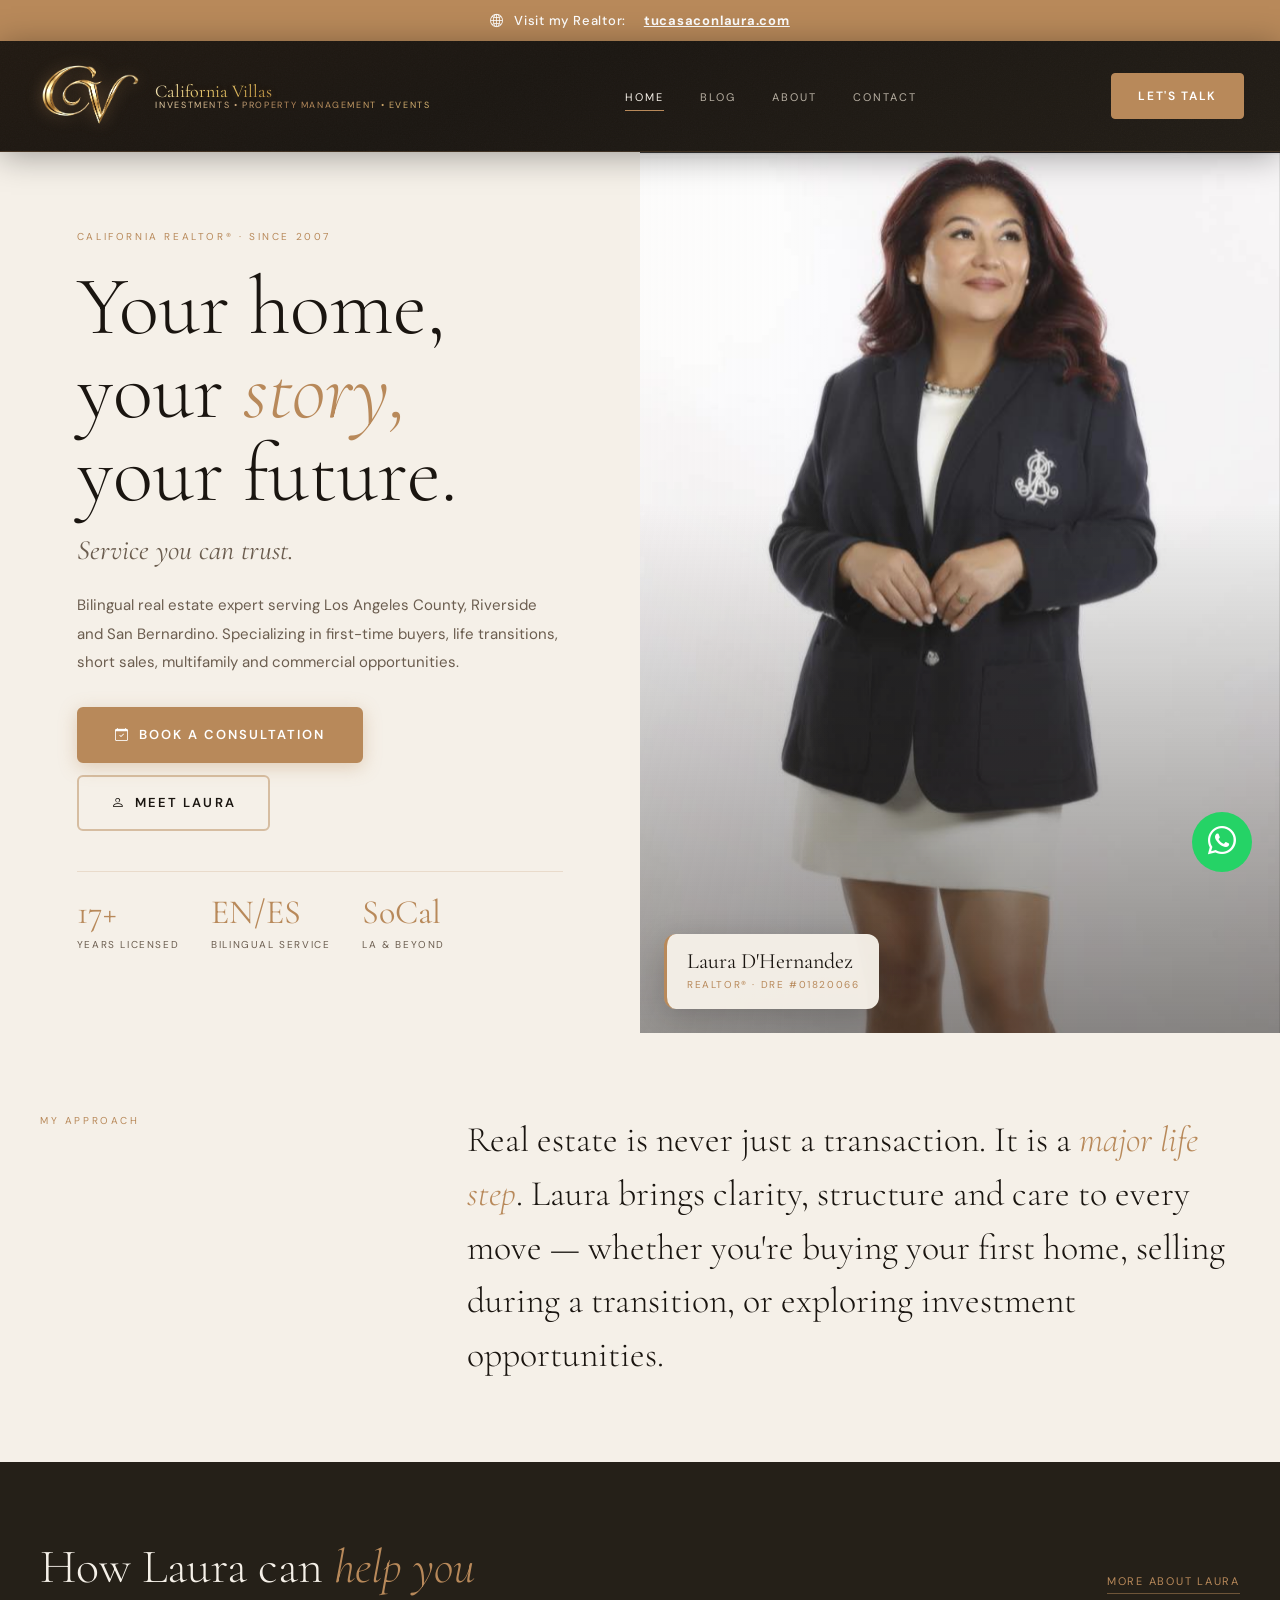
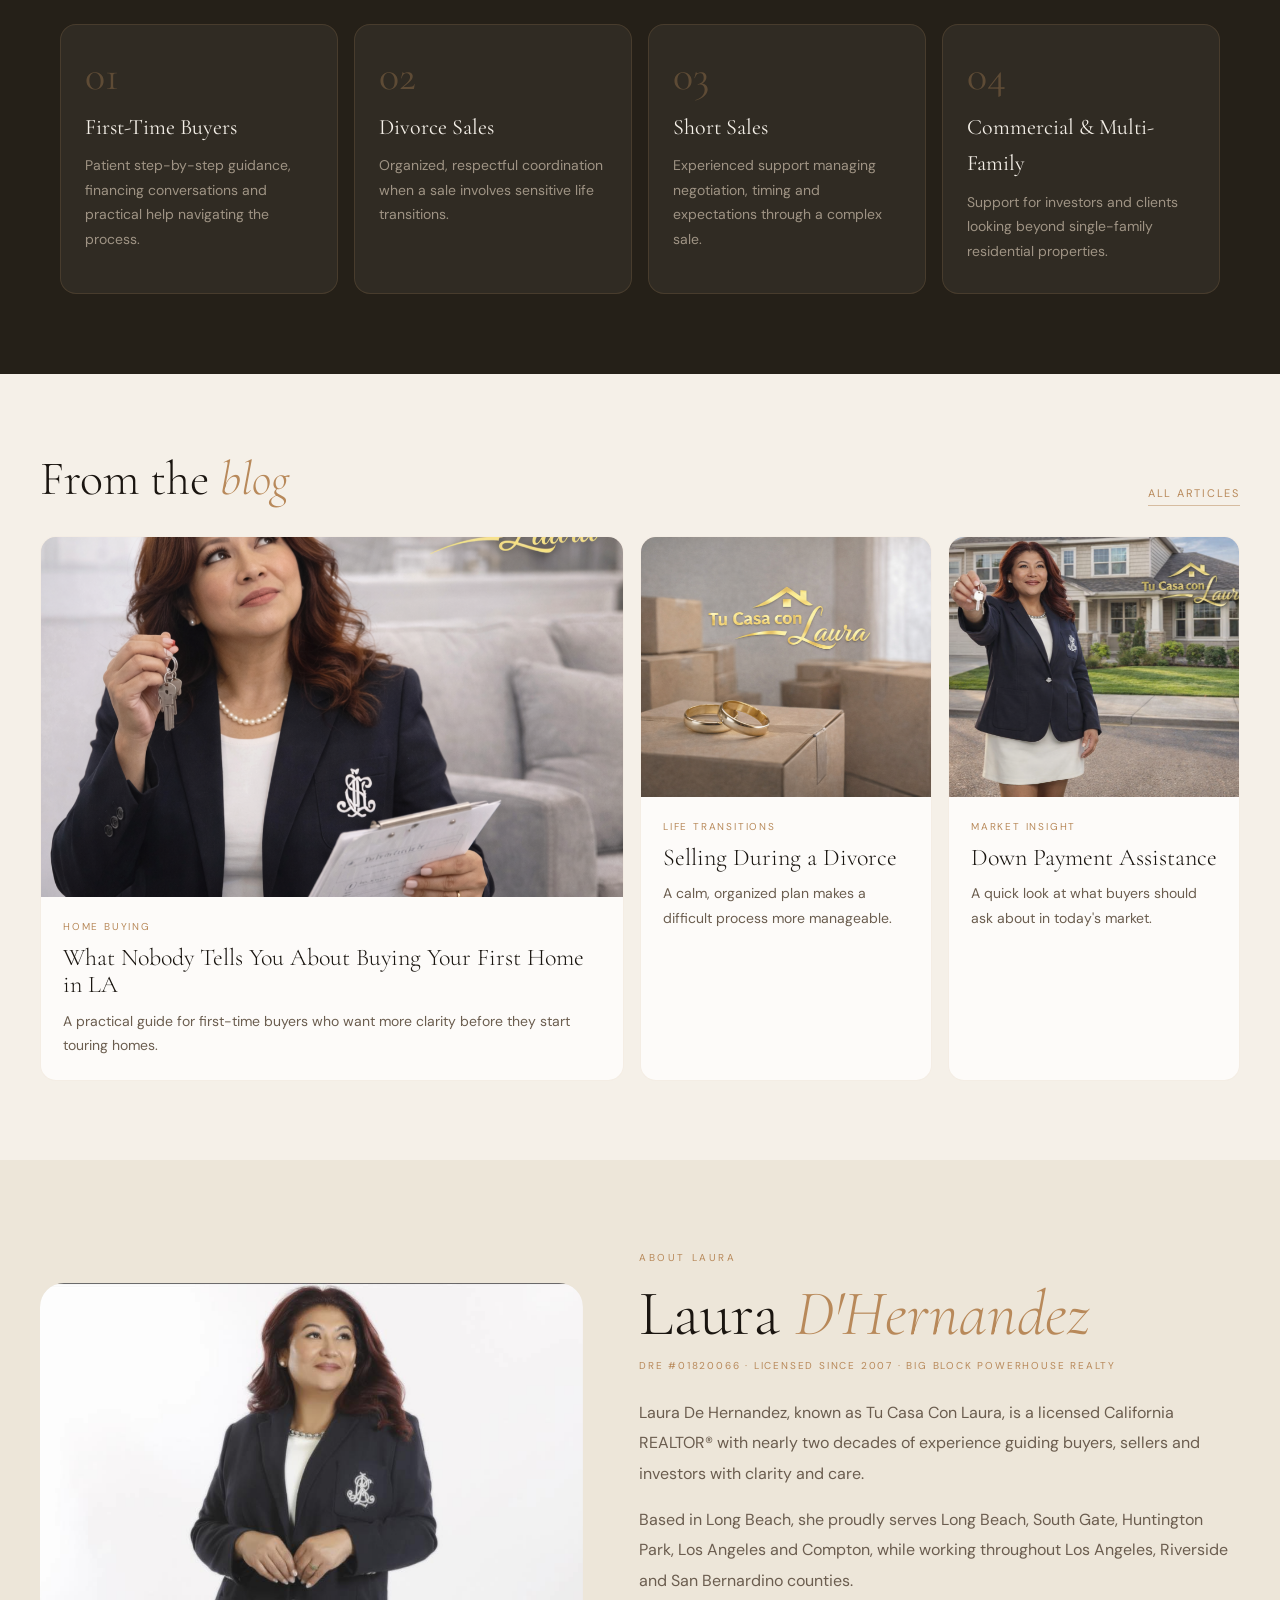
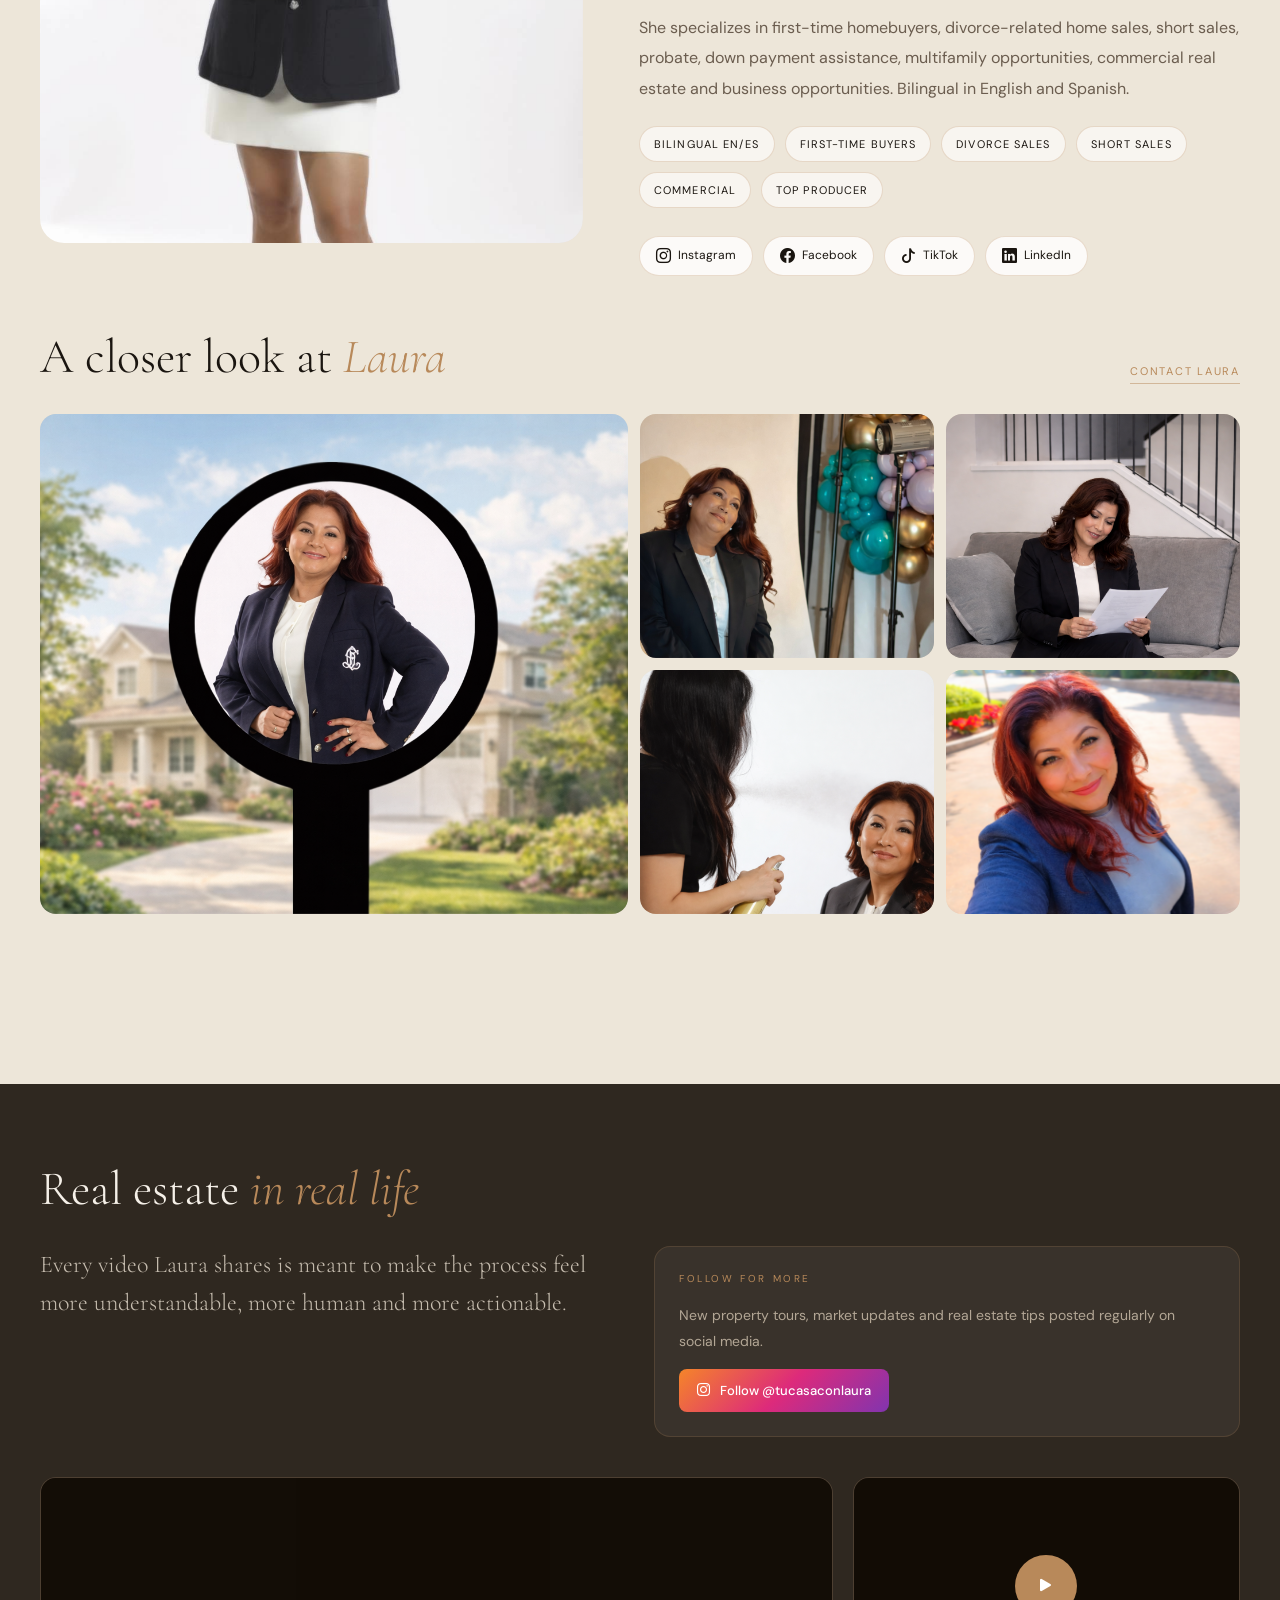
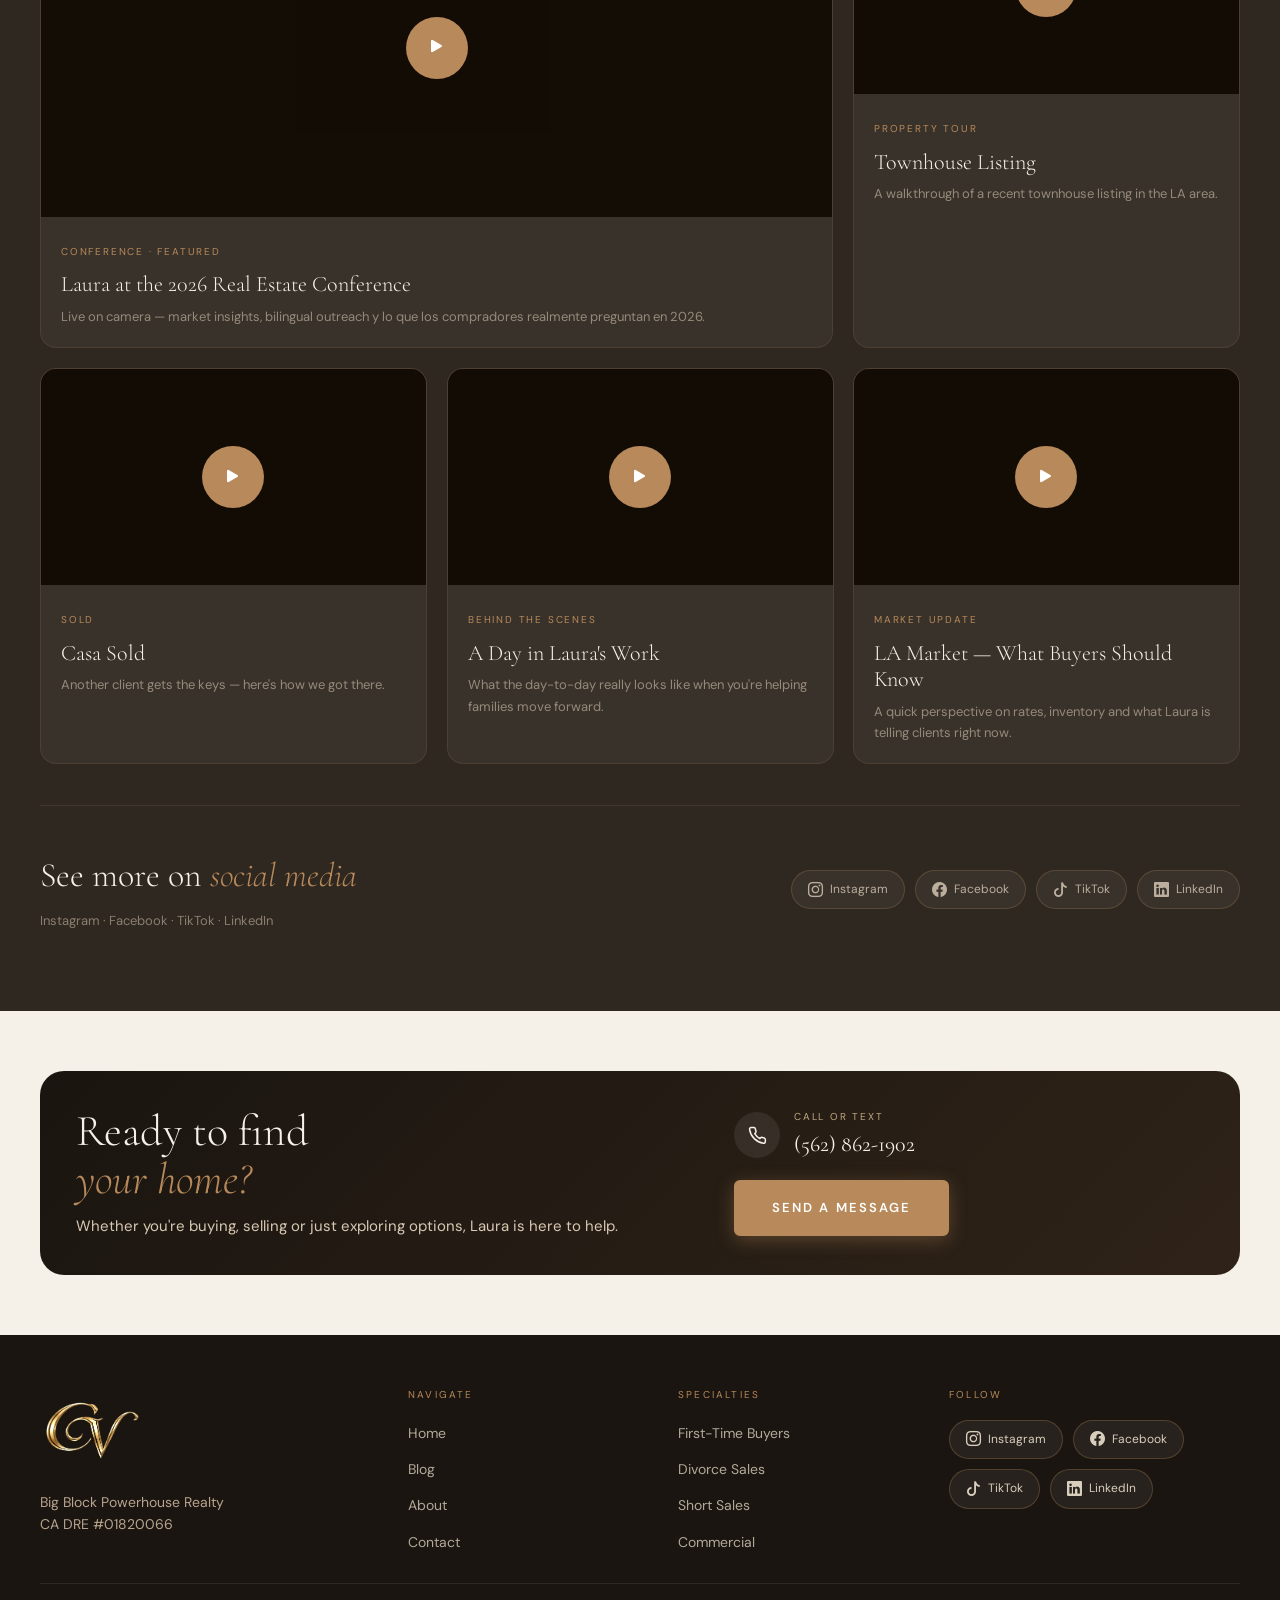
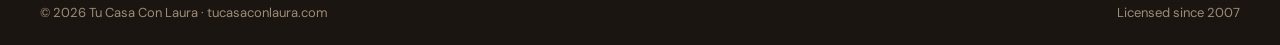
==== commit 0a8fb8bf: "V2.5" ====
--- a/index.html
+++ b/index.html
@@ -3,14 +3,58 @@
 <head>
   <meta charset="UTF-8">
   <meta name="viewport" content="width=device-width, initial-scale=1.0">
-  <title>Tu Casa Con Laura — California Real Estate</title>
-  <meta name="description" content="Laura D'Hernandez, California REALTOR®. Bilingual guidance for buyers, sellers and investors.">
+  <title>California Villas</title>
+  <meta name="description" content="California Villas — Investments, Property Management and Events. The corporate platform behind Laura D'Hernandez serving clients across Southern California.">
   <link rel="preconnect" href="https://fonts.googleapis.com">
   <link rel="preconnect" href="https://fonts.gstatic.com" crossorigin>
   <link href="https://fonts.googleapis.com/css2?family=Cormorant+Garamond:ital,wght@0,300;0,400;0,600;1,300;1,400;1,600&family=DM+Sans:wght@300;400;500;700&display=swap" rel="stylesheet">
   <link rel="stylesheet" href="https://cdn.jsdelivr.net/npm/bootstrap-icons@1.11.3/font/bootstrap-icons.min.css">
   <link rel="stylesheet" href="css/style.css">
   <style>
+    /* ── NAV BRAND ── */
+    .nav-logo {
+      display: flex;
+      align-items: center;
+      gap: 12px;
+    }
+    .nav-brand-text {
+      display: flex;
+      flex-direction: column;
+      line-height: 1.1;
+    }
+    .brand-main {
+      font-family: var(--serif);
+      font-size: 18px;
+      background: linear-gradient(
+        135deg,
+        #fff4c9 0%,
+        #f7d774 20%,
+        #d4a94f 40%,
+        #b8895a 60%,
+        #f7d774 80%,
+        #fff4c9 100%
+      );
+      -webkit-background-clip: text;
+      -webkit-text-fill-color: transparent;
+      text-shadow:
+        0 0 6px rgba(184,137,90,0.25),
+        0 2px 6px rgba(0,0,0,0.3);
+    }
+    .brand-sub {
+      font-size: 9px;
+      letter-spacing: .18em;
+      text-transform: uppercase;
+      background: linear-gradient(
+        135deg,
+        #f5deb3,
+        #b8895a,
+        #e6c27a
+      );
+      -webkit-background-clip: text;
+      -webkit-text-fill-color: transparent;
+      opacity: 0.95;
+    }
+
     /* ── HERO ── */
     .hero {
       min-height: calc(100vh - var(--nav-h));
@@ -135,7 +179,6 @@
       gap: 40px;
       align-items: start;
     }
-    .intro-label { padding-top: 8px; }
     .intro-body {
       font-family: var(--serif);
       font-size: clamp(22px,2.8vw,36px);
@@ -209,93 +252,212 @@
       background: var(--warm);
     }
     .post-card:first-child .post-card-img { height: 360px; }
-    .post-card-img img {
+    .post-card-img img { width: 100%; height: 100%; object-fit: cover; object-position: center; display: block; }
+    .post-card-body { padding: 22px; flex: 1; }
+    .post-tag { color: var(--gold); font-size: 10px; text-transform: uppercase; letter-spacing: .18em; display: block; margin-bottom: 8px; }
+    .post-title { font-family: var(--serif); font-size: 24px; font-weight: 300; line-height: 1.15; color: var(--charcoal); margin-bottom: 10px; }
+    .post-excerpt { font-size: 14px; color: var(--mid); line-height: 1.75; }
+
+    /* ── ABOUT SECTION ── */
+    .about-section { padding: 90px 0; background: var(--cream-2); }
+    .about-wrap {
+      width: min(1200px, calc(100% - 40px));
+      margin: 0 auto;
+      display: grid;
+      grid-template-columns: .95fr 1.05fr;
+      gap: 56px;
+      align-items: center;
+    }
+    .about-photo-wrap {
+      border-radius: var(--radius-lg);
+      overflow: hidden;
+      height: 560px;
+      background: var(--warm);
+      position: relative;
+    }
+    .about-photo {
       width: 100%;
       height: 100%;
       object-fit: cover;
-      object-position: center;
+      object-position: center top;
       display: block;
     }
-    .post-card-body { padding: 22px; flex: 1; }
-    .post-tag {
+    .about-name {
+      font-family: var(--serif);
+      font-size: clamp(38px,5vw,64px);
+      font-weight: 300;
+      line-height: 1.02;
+    }
+    .about-name em { color: var(--gold); font-style: italic; }
+    .about-meta {
       color: var(--gold);
-      font-size: 10px;
       text-transform: uppercase;
       letter-spacing: .18em;
-      display: block;
-      margin-bottom: 8px;
-    }
-    .post-title {
-      font-family: var(--serif);
-      font-size: 24px;
-      font-weight: 300;
-      line-height: 1.15;
-      color: var(--charcoal);
-      margin-bottom: 10px;
-    }
-    .post-excerpt { font-size: 14px; color: var(--mid); line-height: 1.75; }
-
-    /* ── VIDEOS HOME ── */
+      font-size: 10px;
+      margin: 12px 0 24px;
+    }
+    .about-copy {
+      display: grid;
+      gap: 16px;
+      color: var(--mid);
+      font-size: 16px;
+      line-height: 1.9;
+    }
+    .about-badges {
+      display: flex;
+      gap: 10px;
+      flex-wrap: wrap;
+      margin-top: 22px;
+    }
+    .about-badges span {
+      border: 1px solid rgba(184,137,90,.28);
+      padding: 8px 14px;
+      border-radius: 999px;
+      font-size: 11px;
+      letter-spacing: .1em;
+      text-transform: uppercase;
+      background: rgba(255,255,255,.6);
+    }
+
+    /* Gallery strip below about */
+    .gallery-strip {
+      width: min(1200px, calc(100% - 40px));
+      margin: 0 auto;
+      padding: 0 0 80px;
+    }
+    .gallery-grid {
+      display: grid;
+      grid-template-columns: 2fr 1fr 1fr;
+      grid-template-rows: auto auto;
+      gap: 12px;
+    }
+    .gallery-item {
+      border-radius: var(--radius);
+      overflow: hidden;
+      background: var(--warm);
+      cursor: pointer;
+    }
+    .gallery-item:first-child { grid-row: span 2; height: 500px; }
+    .gallery-item:not(:first-child) { height: 244px; }
+    .gallery-item img { width: 100%; height: 100%; object-fit: cover; object-position: center top; display: block; }
+
+    /* ── VIDEOS SECTION ── */
     .videos-section { padding: 80px 0; background: var(--char-3); }
     .videos-wrap { width: min(1200px, calc(100% - 40px)); margin: 0 auto; }
     .videos-section .section-title { color: var(--cream); }
     .videos-section .section-link { color: var(--gold); }
-    .vgrid-home {
+
+    .vid-intro-row {
+      display: grid;
+      grid-template-columns: 1fr 1fr;
+      gap: 28px;
+      align-items: start;
+      margin-bottom: 40px;
+    }
+    .vid-intro-text {
+      font-family: var(--serif);
+      font-size: clamp(18px,2vw,24px);
+      font-weight: 300;
+      line-height: 1.6;
+      color: rgba(235,225,210,.8);
+    }
+    .vid-cta-block {
+      padding: 24px;
+      background: rgba(255,255,255,.05);
+      border: 1px solid rgba(184,137,90,.2);
+      border-radius: var(--radius);
+    }
+    .vid-cta-block .lead { color: rgba(220,205,185,.75); font-size: 14px; }
+    .ig-btn-grad {
+      display: inline-flex;
+      align-items: center;
+      gap: 10px;
+      padding: 11px 18px;
+      background: linear-gradient(135deg,#f58529,#dd2a7b,#8134af);
+      color: white;
+      border-radius: 8px;
+      margin-top: 14px;
+      font-size: 13px;
+      font-weight: 500;
+      transition: opacity .2s;
+    }
+    .ig-btn-grad:hover { opacity: .88; }
+
+    .vgrid {
       display: grid;
       grid-template-columns: repeat(3, 1fr);
-      gap: 16px;
-    }
-    .vcard-h {
+      gap: 20px;
+    }
+    .vcard {
       background: rgba(255,255,255,.05);
       border: 1px solid rgba(184,137,90,.15);
       border-radius: var(--radius);
       overflow: hidden;
+      display: flex;
+      flex-direction: column;
       transition: border-color .2s;
     }
-    .vcard-h:hover { border-color: rgba(184,137,90,.4); }
-    .vcard-h-media {
+    .vcard:hover { border-color: rgba(184,137,90,.4); }
+    .vcard-media {
+      position: relative;
       width: 100%;
       padding-bottom: 56.25%;
-      position: relative;
       height: 0;
-      background: linear-gradient(160deg,#2a1f14 0%,#3e2c1c 100%);
-      cursor: pointer;
-    }
-    .vcard-h-play {
+      overflow: hidden;
+      background: #120d06;
+      flex-shrink: 0;
+    }
+    .vcard-media video {
       position: absolute;
       inset: 0;
+      width: 100%;
+      height: 100%;
+      object-fit: cover;
+      display: block;
+      cursor: pointer;
+    }
+    .vcard-play {
+      position: absolute;
+      inset: 0;
       display: grid;
       place-items: center;
-    }
-    .play-btn-h {
-      width: 54px; height: 54px;
-      border-radius: 50%;
-      border: 0;
-      background: var(--gold);
-      color: white;
-      font-size: 20px;
-      cursor: pointer;
-      display: grid;
-      place-items: center;
+      background: rgba(20,14,6,.4);
+      transition: opacity .25s;
+      z-index: 2;
+      pointer-events: none;
+    }
+    .vcard-media.playing .vcard-play { opacity: 0; }
+    .play-btn {
+      width: 62px; height: 62px;
+      border-radius: 50%; border: 0;
+      background: var(--gold); color: white;
+      font-size: 22px; cursor: pointer;
+      display: grid; place-items: center;
+      pointer-events: all;
       transition: background .2s, transform .2s;
     }
-    .vcard-h:hover .play-btn-h { background: var(--gold-dk); transform: scale(1.08); }
-    .vcard-h-info { padding: 18px; }
-    .vcard-h-tag {
-      font-size: 10px;
-      text-transform: uppercase;
-      letter-spacing: .16em;
-      color: var(--gold);
-      display: block;
-      margin-bottom: 6px;
-    }
-    .vcard-h-title {
-      font-family: var(--serif);
-      font-size: 19px;
-      color: var(--cream);
-      font-weight: 300;
-      line-height: 1.25;
-    }
+    .play-btn:hover { background: var(--gold-dk); transform: scale(1.08); }
+    .vcard-featured { grid-column: span 2; }
+    .vcard-featured .vcard-media { padding-bottom: 42.85%; }
+    .vcard-info { padding: 20px; flex: 1; }
+    .vcard-tag { font-size: 10px; text-transform: uppercase; letter-spacing: .18em; color: var(--gold); }
+    .vcard-title { font-family: var(--serif); font-size: 22px; line-height: 1.2; color: var(--cream); margin-top: 8px; font-weight: 300; }
+    .vcard-sub { color: rgba(200,185,165,.65); margin-top: 8px; font-size: 13px; }
+
+    .ig-strip {
+      display: flex;
+      justify-content: space-between;
+      gap: 24px;
+      align-items: center;
+      flex-wrap: wrap;
+      padding: 42px 0 0;
+      border-top: 1px solid rgba(184,137,90,.15);
+      margin-top: 40px;
+    }
+    .ig-strip-text { color: var(--cream); font-family: var(--serif); font-size: clamp(22px,2.8vw,34px); font-weight: 300; }
+    .ig-strip-text em { color: var(--gold); font-style: italic; }
+    .ig-strip .contact-socials a { color: rgba(220,205,185,.8); border-color: rgba(184,137,90,.25); background: rgba(255,255,255,.05); }
+    .ig-strip .contact-socials a:hover { background: rgba(184,137,90,.18); color: #fff; }
 
     /* ── RESPONSIVE ── */
     @media (max-width: 960px) {
@@ -303,35 +465,55 @@
       .hero-right { min-height: 380px; }
       .spec-grid { grid-template-columns: 1fr 1fr; }
       .blog-grid { grid-template-columns: 1fr 1fr; }
-      .vgrid-home { grid-template-columns: 1fr 1fr; }
+      .about-wrap { grid-template-columns: 1fr; }
+      .about-photo-wrap { height: 400px; }
+      .vgrid { grid-template-columns: 1fr 1fr; }
+      .vcard-featured { grid-column: span 2; }
+      .vcard-featured .vcard-media { padding-bottom: 56.25%; }
+      .vid-intro-row { grid-template-columns: 1fr; }
+      .gallery-grid { grid-template-columns: 1fr 1fr; }
+      .gallery-item:first-child { grid-column: span 2; grid-row: span 1; height: 320px; }
+
+      .nav-brand-text {
+        display: none;
+      }
+
+      .gallery-item:not(:first-child) { height: 200px; }
     }
     @media (max-width: 620px) {
       .blog-grid { grid-template-columns: 1fr; }
-      .vgrid-home { grid-template-columns: 1fr; }
+      .vgrid { grid-template-columns: 1fr; }
+      .vcard-featured { grid-column: span 1; }
       .spec-grid { grid-template-columns: 1fr; }
       .intro-wrap { grid-template-columns: 1fr; }
+      .gallery-grid { grid-template-columns: 1fr 1fr; }
+      .gallery-item:first-child { grid-column: span 2; height: 260px; }
     }
   </style>
 </head>
 <body>
-  <!-- Banner sitio web -->
   <div class="site-banner">
     <i class="bi bi-globe2"></i>
     Visit my Realtor: &nbsp;
     <a href="https://tucasaconlaura.com/" target="_blank" rel="noopener">tucasaconlaura.com</a>
   </div>
-  <!-- WhatsApp flotante -->
+
   <a href="https://wa.me/15628621902" target="_blank" rel="noopener" class="whatsapp-float" title="WhatsApp">
     <i class="bi bi-whatsapp"></i>
   </a>
+
   <nav id="main-nav">
     <a href="index.html" class="nav-logo">
-      <img src="assets/images/logo.png" alt="Tu Casa Con Laura" class="nav-logo-img">
+      <img src="assets/images/logo.png" alt="California Villas" class="nav-logo-img">
+      <div class="nav-brand-text">
+        <span class="brand-main">California Villas</span>
+        <span class="brand-sub">Investments • Property Management • Events</span>
+      </div>
     </a>
     <ul class="nav-links">
-      <li><a href="about.html">About</a></li>
+      <li><a href="index.html" class="active">Home</a></li>
       <li><a href="blog.html">Blog</a></li>
-      <li><a href="webinars.html">Videos</a></li>
+      <li><a href="index.html#about">About</a></li>
       <li><a href="contact.html">Contact</a></li>
     </ul>
     <a href="contact.html" class="nav-cta">Let's Talk</a>
@@ -339,14 +521,15 @@
       <span></span><span></span><span></span>
     </button>
   </nav>
+
   <nav class="nav-mobile" id="nav-mobile">
-    <a href="about.html">About</a>
+    <a href="index.html">Home</a>
     <a href="blog.html">Blog</a>
-    <a href="webinars.html">Videos</a>
+    <a href="index.html#about">About</a>
     <a href="contact.html">Contact</a>
   </nav>
 
-  <!-- HERO -->
+  <!-- ── HERO ── -->
   <section class="hero">
     <div class="hero-left">
       <p class="hero-eyebrow">California REALTOR® · Since 2007</p>
@@ -355,7 +538,7 @@
       <p class="hero-desc">Bilingual real estate expert serving Los Angeles County, Riverside and San Bernardino. Specializing in first-time buyers, life transitions, short sales, multifamily and commercial opportunities.</p>
       <div class="hero-actions">
         <a href="contact.html" class="btn-primary"><i class="bi bi-calendar-check"></i> Book a Consultation</a>
-        <a href="about.html" class="btn-ghost"><i class="bi bi-person"></i> Meet Laura</a>
+        <a href="index.html#about" class="btn-ghost"><i class="bi bi-person"></i> Meet Laura</a>
       </div>
       <div class="hero-stats">
         <div><span class="stat-num">17+</span><span class="stat-label">Years Licensed</span></div>
@@ -372,7 +555,7 @@
     </div>
   </section>
 
-  <!-- INTRO -->
+  <!-- ── INTRO ── -->
   <section class="intro">
     <div class="intro-wrap">
       <div class="intro-label">
@@ -382,12 +565,12 @@
     </div>
   </section>
 
-  <!-- SPECIALTIES -->
+  <!-- ── SPECIALTIES ── -->
   <section class="specialties">
     <div class="container">
       <div class="section-header">
         <h2 class="section-title">How Laura can <em>help you</em></h2>
-        <a href="about.html" class="section-link">More about Laura</a>
+        <a href="index.html#about" class="section-link">More about Laura</a>
       </div>
       <div class="spec-grid">
         <article class="spec-card">
@@ -414,7 +597,7 @@
     </div>
   </section>
 
-  <!-- BLOG PREVIEW -->
+  <!-- ── BLOG PREVIEW ── -->
   <section class="blog-preview">
     <div class="blog-wrap">
       <div class="section-header">
@@ -422,9 +605,9 @@
         <a href="blog.html" class="section-link">All articles</a>
       </div>
       <div class="blog-grid">
-        <a href="blog-post.html" class="post-card">
+        <a href="blog.html#post-pricing" class="post-card">
           <div class="post-card-img">
-            <img src="assets/images/blog/post-01.png" alt="Buying your first home">
+            <img src="assets/images/blog/post-04.png" alt="Buying your first home">
           </div>
           <div class="post-card-body">
             <span class="post-tag">Home Buying</span>
@@ -432,7 +615,7 @@
             <p class="post-excerpt">A practical guide for first-time buyers who want more clarity before they start touring homes.</p>
           </div>
         </a>
-        <a href="blog-post.html" class="post-card">
+        <a href="blog.html#post-divorce" class="post-card">
           <div class="post-card-img">
             <img src="assets/images/blog/post-02.png" alt="Selling during a divorce">
           </div>
@@ -442,7 +625,7 @@
             <p class="post-excerpt">A calm, organized plan makes a difficult process more manageable.</p>
           </div>
         </a>
-        <a href="blog-post.html" class="post-card">
+        <a href="blog.html#post-downpayment" class="post-card">
           <div class="post-card-img">
             <img src="assets/images/blog/post-03.png" alt="Down payment assistance">
           </div>
@@ -456,46 +639,156 @@
     </div>
   </section>
 
-  <!-- VIDEOS -->
-  <section class="videos-section">
+  <!-- ── ABOUT ── -->
+  <section class="about-section" id="about">
+    <div class="about-wrap">
+      <div class="about-photo-wrap">
+        <img src="assets/images/laura-about.jpg" alt="Laura D'Hernandez" class="about-photo">
+      </div>
+      <div>
+        <p class="page-eyebrow">About Laura</p>
+        <h2 class="about-name">Laura <em>D'Hernandez</em></h2>
+        <p class="about-meta">DRE #01820066 · Licensed Since 2007 · Big Block Powerhouse Realty</p>
+        <div class="about-copy">
+          <p>Laura De Hernandez, known as Tu Casa Con Laura, is a licensed California REALTOR® with nearly two decades of experience guiding buyers, sellers and investors with clarity and care.</p>
+          <p>Based in Long Beach, she proudly serves Long Beach, South Gate, Huntington Park, Los Angeles and Compton, while working throughout Los Angeles, Riverside and San Bernardino counties.</p>
+          <p>She specializes in first-time homebuyers, divorce-related home sales, short sales, probate, down payment assistance, multifamily opportunities, commercial real estate and business opportunities. Bilingual in English and Spanish.</p>
+        </div>
+        <div class="about-badges">
+          <span>Bilingual EN/ES</span>
+          <span>First-Time Buyers</span>
+          <span>Divorce Sales</span>
+          <span>Short Sales</span>
+          <span>Commercial</span>
+          <span>Top Producer</span>
+        </div>
+        <div class="social-pills" style="margin-top:28px;">
+          <a href="https://www.instagram.com/tucasaconlaura/" target="_blank" rel="noopener"><i class="bi bi-instagram"></i> Instagram</a>
+          <a href="https://www.facebook.com/TuCasaConLaura/" target="_blank" rel="noopener"><i class="bi bi-facebook"></i> Facebook</a>
+          <a href="https://www.tiktok.com/@tucasaconlaura" target="_blank" rel="noopener"><i class="bi bi-tiktok"></i> TikTok</a>
+          <a href="https://www.linkedin.com/in/tucasaconlaura" target="_blank" rel="noopener"><i class="bi bi-linkedin"></i> LinkedIn</a>
+        </div>
+      </div>
+    </div>
+
+    <!-- Photo gallery -->
+    <div class="gallery-strip">
+      <div class="section-header" style="margin-top:56px;">
+        <h2 class="section-title">A closer look at <em>Laura</em></h2>
+        <a href="contact.html" class="section-link">Contact Laura</a>
+      </div>
+      <div class="gallery-grid">
+        <div class="gallery-item"><img src="assets/images/gallery/photo-01.png" alt="Laura photo 1"></div>
+        <div class="gallery-item"><img src="assets/images/gallery/photo-02.png" alt="Laura photo 2"></div>
+        <div class="gallery-item"><img src="assets/images/gallery/photo-03.png" alt="Laura photo 3"></div>
+        <div class="gallery-item"><img src="assets/images/gallery/photo-04.png" alt="Laura photo 4"></div>
+        <div class="gallery-item"><img src="assets/images/gallery/photo-05.png" alt="Laura photo 5"></div>
+      </div>
+    </div>
+  </section>
+
+  <!-- ── VIDEOS ── -->
+  <section class="videos-section" id="videos">
     <div class="videos-wrap">
       <div class="section-header">
-        <h2 class="section-title">Watch Laura <em>in action</em></h2>
-        <a href="webinars.html" class="section-link">See all videos</a>
-      </div>
-      <div class="vgrid-home">
-        <article class="vcard-h">
-          <div class="vcard-h-media">
-            <div class="vcard-h-play"><button class="play-btn-h" onclick="location.href='webinars.html'"><i class="bi bi-play-fill"></i></button></div>
-          </div>
-          <div class="vcard-h-info">
-            <span class="vcard-h-tag">Conference</span>
-            <p class="vcard-h-title">Laura at the 2026 Real Estate Conference</p>
+        <h2 class="section-title">Real estate <em>in real life</em></h2>
+      </div>
+
+      <div class="vid-intro-row">
+        <p class="vid-intro-text">Every video Laura shares is meant to make the process feel more understandable, more human and more actionable.</p>
+        <div class="vid-cta-block">
+          <p class="section-kicker">Follow for more</p>
+          <p class="lead">New property tours, market updates and real estate tips posted regularly on social media.</p>
+          <a href="https://www.instagram.com/tucasaconlaura/" class="ig-btn-grad" target="_blank" rel="noopener">
+            <i class="bi bi-instagram"></i> Follow @tucasaconlaura
+          </a>
+        </div>
+      </div>
+
+      <div class="vgrid">
+        <article class="vcard vcard-featured">
+          <div class="vcard-media" id="vm1">
+            <video src="assets/videos/v1.mp4" preload="metadata" playsinline></video>
+            <div class="vcard-play">
+              <button class="play-btn" onclick="playVideo('vm1')"><i class="bi bi-play-fill"></i></button>
+            </div>
+          </div>
+          <div class="vcard-info">
+            <span class="vcard-tag">Conference · Featured</span>
+            <h3 class="vcard-title">Laura at the 2026 Real Estate Conference</h3>
+            <p class="vcard-sub">Live on camera — market insights, bilingual outreach y lo que los compradores realmente preguntan en 2026.</p>
           </div>
         </article>
-        <article class="vcard-h">
-          <div class="vcard-h-media">
-            <div class="vcard-h-play"><button class="play-btn-h" onclick="location.href='webinars.html'"><i class="bi bi-play-fill"></i></button></div>
-          </div>
-          <div class="vcard-h-info">
-            <span class="vcard-h-tag">Property Tour</span>
-            <p class="vcard-h-title">Townhouse Listing</p>
+        <article class="vcard">
+          <div class="vcard-media" id="vm2">
+            <video src="assets/videos/v2.mp4" preload="metadata" playsinline></video>
+            <div class="vcard-play">
+              <button class="play-btn" onclick="playVideo('vm2')"><i class="bi bi-play-fill"></i></button>
+            </div>
+          </div>
+          <div class="vcard-info">
+            <span class="vcard-tag">Property Tour</span>
+            <h3 class="vcard-title">Townhouse Listing</h3>
+            <p class="vcard-sub">A walkthrough of a recent townhouse listing in the LA area.</p>
           </div>
         </article>
-        <article class="vcard-h">
-          <div class="vcard-h-media">
-            <div class="vcard-h-play"><button class="play-btn-h" onclick="location.href='webinars.html'"><i class="bi bi-play-fill"></i></button></div>
-          </div>
-          <div class="vcard-h-info">
-            <span class="vcard-h-tag">Sold</span>
-            <p class="vcard-h-title">Casa Sold</p>
+        <article class="vcard">
+          <div class="vcard-media" id="vm3">
+            <video src="assets/videos/v3.mp4" preload="metadata" playsinline></video>
+            <div class="vcard-play">
+              <button class="play-btn" onclick="playVideo('vm3')"><i class="bi bi-play-fill"></i></button>
+            </div>
+          </div>
+          <div class="vcard-info">
+            <span class="vcard-tag">Sold</span>
+            <h3 class="vcard-title">Casa Sold</h3>
+            <p class="vcard-sub">Another client gets the keys — here's how we got there.</p>
           </div>
         </article>
+        <article class="vcard">
+          <div class="vcard-media" id="vm4">
+            <video src="assets/videos/v4.mp4" preload="metadata" playsinline></video>
+            <div class="vcard-play">
+              <button class="play-btn" onclick="playVideo('vm4')"><i class="bi bi-play-fill"></i></button>
+            </div>
+          </div>
+          <div class="vcard-info">
+            <span class="vcard-tag">Behind the Scenes</span>
+            <h3 class="vcard-title">A Day in Laura's Work</h3>
+            <p class="vcard-sub">What the day-to-day really looks like when you're helping families move forward.</p>
+          </div>
+        </article>
+        <article class="vcard">
+          <div class="vcard-media" id="vm5">
+            <video src="assets/videos/v5.mp4" preload="metadata" playsinline></video>
+            <div class="vcard-play">
+              <button class="play-btn" onclick="playVideo('vm5')"><i class="bi bi-play-fill"></i></button>
+            </div>
+          </div>
+          <div class="vcard-info">
+            <span class="vcard-tag">Market Update</span>
+            <h3 class="vcard-title">LA Market — What Buyers Should Know</h3>
+            <p class="vcard-sub">A quick perspective on rates, inventory and what Laura is telling clients right now.</p>
+          </div>
+        </article>
+      </div>
+
+      <div class="ig-strip">
+        <div>
+          <div class="ig-strip-text">See more on <em>social media</em></div>
+          <div style="color:rgba(200,185,165,.6);margin-top:6px;font-size:13px;">Instagram · Facebook · TikTok · LinkedIn</div>
+        </div>
+        <div class="contact-socials">
+          <a href="https://www.instagram.com/tucasaconlaura/" target="_blank" rel="noopener"><i class="bi bi-instagram"></i> Instagram</a>
+          <a href="https://www.facebook.com/TuCasaConLaura/" target="_blank" rel="noopener"><i class="bi bi-facebook"></i> Facebook</a>
+          <a href="https://www.tiktok.com/@tucasaconlaura" target="_blank" rel="noopener"><i class="bi bi-tiktok"></i> TikTok</a>
+          <a href="https://www.linkedin.com/in/tucasaconlaura" target="_blank" rel="noopener"><i class="bi bi-linkedin"></i> LinkedIn</a>
+        </div>
       </div>
     </div>
   </section>
 
-  <!-- CONTACT STRIP -->
+  <!-- ── CONTACT STRIP ── -->
   <section class="contact-strip">
     <div>
       <h2 class="contact-strip-title">Ready to find<br><em>your home?</em></h2>
@@ -524,19 +817,19 @@
       <div>
         <p class="footer-col-title">Navigate</p>
         <ul class="footer-links">
-          <li><a href="about.html">About</a></li>
+          <li><a href="index.html">Home</a></li>
           <li><a href="blog.html">Blog</a></li>
-          <li><a href="webinars.html">Videos</a></li>
+          <li><a href="index.html#about">About</a></li>
           <li><a href="contact.html">Contact</a></li>
         </ul>
       </div>
       <div>
         <p class="footer-col-title">Specialties</p>
         <ul class="footer-links">
-          <li><a href="about.html">First-Time Buyers</a></li>
-          <li><a href="about.html">Divorce Sales</a></li>
-          <li><a href="about.html">Short Sales</a></li>
-          <li><a href="about.html">Commercial</a></li>
+          <li><a href="index.html#about">First-Time Buyers</a></li>
+          <li><a href="index.html#about">Divorce Sales</a></li>
+          <li><a href="index.html#about">Short Sales</a></li>
+          <li><a href="index.html#about">Commercial</a></li>
         </ul>
       </div>
       <div>
@@ -555,6 +848,26 @@
     </div>
   </footer>
 
+  <script src="js/gallery.js"></script>
   <script src="js/main.js"></script>
+  <script>
+    function playVideo(id) {
+      const container = document.getElementById(id);
+      const video = container.querySelector('video');
+      document.querySelectorAll('.vcard-media').forEach(m => {
+        if (m.id !== id) { m.querySelector('video').pause(); m.classList.remove('playing'); }
+      });
+      video.play();
+      container.classList.add('playing');
+      video.addEventListener('pause', () => container.classList.remove('playing'));
+      video.addEventListener('ended', () => container.classList.remove('playing'));
+    }
+    document.querySelectorAll('.vcard-media video').forEach(video => {
+      video.addEventListener('click', () => {
+        const container = video.closest('.vcard-media');
+        if (video.paused) playVideo(container.id); else video.pause();
+      });
+    });
+  </script>
 </body>
-</html>+</html>
--- a/css/style.css
+++ b/css/style.css
@@ -1,5 +1,6 @@
 /* ══════════════════════════════════════════════
    TU CASA CON LAURA — Redesign 2026
+   CSS mejorado: animaciones, scroll-reveal, responsive
    ══════════════════════════════════════════════ */
 
 @import url('https://fonts.googleapis.com/css2?family=Cormorant+Garamond:ital,wght@0,300;0,400;0,600;1,300;1,400;1,600&family=DM+Sans:wght@300;400;500;700&display=swap');
@@ -22,11 +23,18 @@
   --serif: 'Cormorant Garamond', Georgia, serif;
   --sans:  'DM Sans', Arial, sans-serif;
 
-  --nav-h:    110px;
-  --radius:   16px;
+  --nav-h:     110px;
+  --radius:    16px;
   --radius-lg: 24px;
-}
-
+
+  /* Animación base */
+  --ease-out:  cubic-bezier(0.16, 1, 0.3, 1);
+  --ease-in:   cubic-bezier(0.4, 0, 1, 1);
+}
+
+/* ══════════════════════════
+   RESET & BASE
+   ══════════════════════════ */
 *, *::before, *::after { box-sizing: border-box; margin: 0; padding: 0; }
 html { scroll-behavior: smooth; -webkit-font-smoothing: antialiased; }
 body {
@@ -40,8 +48,137 @@
 a { color: inherit; text-decoration: none; }
 .container { width: min(1200px, calc(100% - 40px)); margin: 0 auto; }
 
-/* ══════════════════════════
-   WEBSITE BANNER — top bar
+/* ══════════════════════════════════════════════
+   SCROLL-REVEAL ANIMATIONS
+   Todos los elementos con [data-reveal] se animan
+   al entrar en el viewport vía IntersectionObserver
+   ══════════════════════════════════════════════ */
+
+/* Estado inicial — invisible y desplazado */
+[data-reveal] {
+  opacity: 0;
+  transform: translateY(32px);
+  transition:
+    opacity 0.72s var(--ease-out),
+    transform 0.72s var(--ease-out);
+  will-change: opacity, transform;
+}
+
+/* Variante: entrar desde la izquierda */
+[data-reveal="left"] {
+  transform: translateX(-36px);
+}
+
+/* Variante: entrar desde la derecha */
+[data-reveal="right"] {
+  transform: translateX(36px);
+}
+
+/* Variante: escala (zoom suave) */
+[data-reveal="scale"] {
+  transform: scale(0.94) translateY(16px);
+}
+
+/* Estado visible — animación completada */
+[data-reveal].is-visible {
+  opacity: 1;
+  transform: none;
+}
+
+/* Retrasos escalonados para grupos de cards */
+[data-reveal-delay="1"] { transition-delay: 0.08s; }
+[data-reveal-delay="2"] { transition-delay: 0.16s; }
+[data-reveal-delay="3"] { transition-delay: 0.24s; }
+[data-reveal-delay="4"] { transition-delay: 0.32s; }
+[data-reveal-delay="5"] { transition-delay: 0.40s; }
+
+/* ══════════════════════════
+   IMÁGENES — SIN RECORTE
+   Todas las fotos usan object-fit: cover + overflow: hidden
+   en el contenedor, nunca clip en la imagen directa
+   ══════════════════════════ */
+
+/* Contenedor genérico para fotos sin recorte */
+.img-frame {
+  overflow: hidden;
+  border-radius: var(--radius);
+  background: var(--warm);
+  /* El border-radius siempre en el contenedor, no en la img */
+}
+
+/* La imagen llena el contenedor sin distorsionarse */
+.img-frame img,
+.img-cover {
+  width: 100%;
+  height: 100%;
+  object-fit: cover;
+  object-position: center top;
+  display: block;
+  /* Aceleración GPU — evita artefactos durante animaciones */
+  transform: translateZ(0);
+  backface-visibility: hidden;
+  -webkit-backface-visibility: hidden;
+  /* Transición suave al hacer hover en la galería */
+  transition: transform 0.55s var(--ease-out);
+}
+
+/* Zoom sutil al hover — sin recorte porque overflow: hidden está en el padre */
+.gallery-item:hover img,
+.post-card:hover .post-card-img img,
+.article-card:hover .article-card-img img,
+.featured-post:hover .featured-media img {
+  transform: scale(1.04) translateZ(0);
+}
+
+/* Animación parallax suave en la foto hero */
+.hero-photo {
+  position: absolute;
+  inset: 0;
+  width: 100%;
+  height: 100%;
+  object-fit: cover;
+  object-position: center top;
+  display: block;
+  transform: translateZ(0);
+  backface-visibility: hidden;
+  -webkit-backface-visibility: hidden;
+  /* Sin transition aquí — el parallax lo maneja JS */
+}
+
+/* ══════════════════════════
+   LAZY LOADING — SKELETON
+   Placeholder animado mientras carga la imagen
+   ══════════════════════════ */
+@keyframes skeleton-shimmer {
+  0%   { background-position: -200% 0; }
+  100% { background-position:  200% 0; }
+}
+
+img.lazy {
+  background: linear-gradient(
+    90deg,
+    var(--warm) 25%,
+    var(--cream-2) 50%,
+    var(--warm) 75%
+  );
+  background-size: 200% 100%;
+  animation: skeleton-shimmer 1.6s ease infinite;
+}
+
+img.lazy.loaded {
+  background: none;
+  animation: none;
+}
+
+/* Fade-in cuando la imagen termina de cargar */
+@keyframes img-fade-in {
+  from { opacity: 0; }
+  to   { opacity: 1; }
+}
+img.lazy.loaded { animation: img-fade-in 0.45s ease forwards; }
+
+/* ══════════════════════════
+   WEBSITE BANNER
    ══════════════════════════ */
 .site-banner {
   background: var(--gold);
@@ -56,11 +193,7 @@
   justify-content: center;
   gap: 10px;
 }
-.site-banner a {
-  color: #fff;
-  text-decoration: underline;
-  font-weight: 700;
-}
+.site-banner a { color: #fff; text-decoration: underline; font-weight: 700; }
 .site-banner a:hover { opacity: .85; }
 
 /* ══════════════════════════
@@ -83,9 +216,14 @@
   border-bottom: 1px solid rgba(184,137,90,.22);
   box-shadow: 0 4px 32px rgba(0,0,0,.35);
   isolation: isolate;
-}
-
-/* LOGO — grande, ocupa todo el espacio disponible */
+  /* Entrada suave del nav */
+  animation: nav-slide-in 0.5s var(--ease-out) both;
+}
+@keyframes nav-slide-in {
+  from { transform: translateY(-100%); opacity: 0; }
+  to   { transform: translateY(0);     opacity: 1; }
+}
+
 .nav-logo {
   display: inline-flex;
   align-items: center;
@@ -99,10 +237,7 @@
   object-fit: contain;
   display: block;
   background: transparent;
-  padding: 0;
-  border: none;
-  box-shadow: none;
-  transition: opacity .2s;
+  transition: opacity .2s, filter .2s;
   filter: brightness(1.12) drop-shadow(0 1px 8px rgba(184,137,90,.4));
 }
 .nav-logo-img:hover {
@@ -140,7 +275,6 @@
 .nav-links a:hover::after,
 .nav-links a.active::after { transform: scaleX(1); }
 
-/* CTA nav */
 .nav-cta {
   display: inline-flex;
   align-items: center;
@@ -155,11 +289,14 @@
   text-transform: uppercase;
   letter-spacing: .14em;
   font-weight: 600;
-  transition: background .2s, border-color .2s;
-  text-decoration: none;
+  transition: background .2s, border-color .2s, transform .15s;
   white-space: nowrap;
 }
-.nav-cta:hover { background: var(--gold-dk); border-color: var(--gold-dk); }
+.nav-cta:hover {
+  background: var(--gold-dk);
+  border-color: var(--gold-dk);
+  transform: translateY(-1px);
+}
 
 .nav-hamburger {
   display: none;
@@ -174,18 +311,27 @@
   height: 1.5px;
   background: var(--cream);
   margin: 5px 0;
-  transition: .2s;
-}
+  transition: transform .25s ease, opacity .2s ease;
+}
+/* Hamburger → X */
+.nav-hamburger.open span:nth-child(1) { transform: translateY(6.5px) rotate(45deg); }
+.nav-hamburger.open span:nth-child(2) { opacity: 0; transform: scaleX(0); }
+.nav-hamburger.open span:nth-child(3) { transform: translateY(-6.5px) rotate(-45deg); }
 
 .nav-mobile {
   display: none;
   background: var(--char-2);
   border-bottom: 1px solid rgba(184,137,90,.15);
+  /* Animación de apertura */
+  overflow: hidden;
+  max-height: 0;
+  transition: max-height 0.35s var(--ease-out);
 }
 .nav-mobile.open {
   display: grid;
   gap: 0;
   padding: 8px 24px 16px;
+  max-height: 320px;
 }
 .nav-mobile a {
   text-decoration: none;
@@ -195,11 +341,13 @@
   letter-spacing: .1em;
   text-transform: uppercase;
   border-bottom: 1px solid rgba(255,255,255,.06);
-}
+  transition: color .2s, padding-left .2s;
+}
+.nav-mobile a:hover { color: var(--cream); padding-left: 6px; }
 .nav-mobile a:last-child { border-bottom: 0; }
 
 /* ══════════════════════════
-   BUTTONS — más grandes y llamativos
+   BOTONES
    ══════════════════════════ */
 .btn-primary {
   display: inline-flex;
@@ -217,15 +365,14 @@
   letter-spacing: .16em;
   font-weight: 600;
   transition: background .2s, border-color .2s, transform .15s, box-shadow .2s;
-  text-decoration: none;
   cursor: pointer;
   box-shadow: 0 4px 18px rgba(184,137,90,.35);
 }
 .btn-primary:hover {
   background: var(--gold-dk);
   border-color: var(--gold-dk);
-  transform: translateY(-1px);
-  box-shadow: 0 6px 24px rgba(184,137,90,.45);
+  transform: translateY(-2px);
+  box-shadow: 0 8px 28px rgba(184,137,90,.48);
 }
 
 .btn-ghost {
@@ -244,15 +391,13 @@
   letter-spacing: .16em;
   font-weight: 600;
   transition: background .2s, border-color .2s, transform .15s;
-  text-decoration: none;
 }
 .btn-ghost:hover {
   background: rgba(184,137,90,.1);
   border-color: var(--gold);
-  transform: translateY(-1px);
-}
-
-/* WhatsApp button */
+  transform: translateY(-2px);
+}
+
 .btn-whatsapp {
   display: inline-flex;
   align-items: center;
@@ -264,27 +409,29 @@
   background: var(--wa);
   color: #fff;
   border: 2px solid var(--wa);
-  font-size: 13px;
+  font-size: 15px;
   text-transform: uppercase;
   letter-spacing: .14em;
   font-weight: 600;
   transition: background .2s, transform .15s, box-shadow .2s;
-  text-decoration: none;
   cursor: pointer;
   box-shadow: 0 4px 18px rgba(37,211,102,.3);
   width: 100%;
   justify-content: center;
-  font-size: 15px;
 }
 .btn-whatsapp:hover {
   background: var(--wa-dk);
   border-color: var(--wa-dk);
-  transform: translateY(-1px);
-  box-shadow: 0 6px 24px rgba(37,211,102,.4);
+  transform: translateY(-2px);
+  box-shadow: 0 8px 28px rgba(37,211,102,.45);
 }
 .btn-whatsapp i { font-size: 20px; }
 
-/* WhatsApp flotante */
+/* WhatsApp flotante — con animación de pulso */
+@keyframes wa-pulse {
+  0%, 100% { box-shadow: 0 4px 20px rgba(37,211,102,.45); }
+  50%       { box-shadow: 0 4px 32px rgba(37,211,102,.75), 0 0 0 8px rgba(37,211,102,.12); }
+}
 .whatsapp-float {
   position: fixed;
   bottom: 28px;
@@ -299,17 +446,17 @@
   align-items: center;
   justify-content: center;
   font-size: 28px;
-  box-shadow: 0 4px 20px rgba(37,211,102,.45);
-  transition: transform .2s, box-shadow .2s;
-  text-decoration: none;
+  animation: wa-pulse 2.8s ease-in-out infinite;
+  transition: transform .2s;
 }
 .whatsapp-float:hover {
-  transform: scale(1.1);
-  box-shadow: 0 6px 28px rgba(37,211,102,.6);
-}
-
-/* ══════════════════════════
-   SHARED LAYOUT
+  transform: scale(1.12);
+  animation: none;
+  box-shadow: 0 6px 28px rgba(37,211,102,.65);
+}
+
+/* ══════════════════════════
+   LAYOUT COMPARTIDO
    ══════════════════════════ */
 section { width: 100%; }
 
@@ -322,7 +469,6 @@
   width: min(1200px, calc(100% - 40px));
   margin: 0 auto;
 }
-
 .page-hero.dark {
   background: linear-gradient(175deg, #1a1510 0%, #231c14 100%);
   border-bottom: 1px solid rgba(184,137,90,.18);
@@ -372,7 +518,9 @@
   border-bottom: 1px solid rgba(184,137,90,.5);
   padding-bottom: 3px;
   white-space: nowrap;
-}
+  transition: border-color .2s, color .2s;
+}
+.section-link:hover { border-color: var(--gold); color: var(--gold-dk); }
 
 .lead { font-size: 16px; color: var(--mid); line-height: 1.9; }
 
@@ -383,38 +531,478 @@
   box-shadow: 0 8px 32px rgba(26,21,16,.06);
 }
 
-.img-cover {
+/* ══════════════════════════
+   HERO (index.html)
+   ══════════════════════════ */
+.hero {
+  min-height: calc(100vh - var(--nav-h));
+  display: grid;
+  grid-template-columns: 1fr 1fr;
+}
+
+.hero-left {
+  display: flex;
+  flex-direction: column;
+  justify-content: center;
+  padding: clamp(40px, 6vw, 88px);
+  background: var(--cream);
+}
+
+/* Entrada escalonada del hero */
+.hero-eyebrow {
+  font-size: 10px;
+  letter-spacing: .26em;
+  text-transform: uppercase;
+  color: var(--gold);
+  margin-bottom: 20px;
+  animation: hero-fade-up 0.6s 0.2s var(--ease-out) both;
+}
+.hero-title {
+  font-family: var(--serif);
+  font-size: clamp(46px, 6.5vw, 88px);
+  line-height: 1;
+  font-weight: 300;
+  animation: hero-fade-up 0.7s 0.32s var(--ease-out) both;
+}
+.hero-title em { color: var(--gold); font-style: italic; }
+
+.hero-subtitle {
+  font-family: var(--serif);
+  font-size: clamp(18px, 2.2vw, 28px);
+  color: var(--mid);
+  margin: 12px 0 18px;
+  font-style: italic;
+  animation: hero-fade-up 0.7s 0.44s var(--ease-out) both;
+}
+.hero-desc {
+  max-width: 520px;
+  font-size: 15px;
+  color: var(--mid);
+  line-height: 1.9;
+  animation: hero-fade-up 0.7s 0.52s var(--ease-out) both;
+}
+.hero-actions {
+  display: flex;
+  gap: 12px;
+  flex-wrap: wrap;
+  margin-top: 30px;
+  animation: hero-fade-up 0.7s 0.60s var(--ease-out) both;
+}
+.hero-stats {
+  display: flex;
+  gap: 32px;
+  flex-wrap: wrap;
+  margin-top: 40px;
+  padding-top: 24px;
+  border-top: 1px solid rgba(184,137,90,.2);
+  animation: hero-fade-up 0.7s 0.72s var(--ease-out) both;
+}
+@keyframes hero-fade-up {
+  from { opacity: 0; transform: translateY(24px); }
+  to   { opacity: 1; transform: translateY(0); }
+}
+
+.stat-num {
+  font-family: var(--serif);
+  font-size: 34px;
+  color: var(--gold);
+  display: block;
+  line-height: 1;
+}
+.stat-label {
+  font-size: 10px;
+  text-transform: uppercase;
+  letter-spacing: .16em;
+  color: var(--mid);
+  margin-top: 4px;
+}
+
+.hero-right {
+  position: relative;
+  min-height: 560px;
+  background: var(--char-2);
+  overflow: hidden; /* Contiene la foto sin recortarla visualmente */
+}
+/* Overlay decorativo */
+.hero-right::after {
+  content: '';
+  position: absolute;
+  inset: 0;
+  background:
+    linear-gradient(to right,  rgba(245,240,232,.1) 0%, transparent 30%),
+    linear-gradient(to top,    rgba(26,21,16,.5) 0%, transparent 60%);
+  z-index: 1;
+  pointer-events: none;
+}
+
+.hero-badge {
+  position: absolute;
+  left: 24px;
+  bottom: 24px;
+  background: rgba(245,240,232,.97);
+  padding: 16px 20px;
+  border-radius: 12px;
+  box-shadow: 0 8px 32px rgba(26,21,16,.22);
+  z-index: 2;
+  border-left: 3px solid var(--gold);
+  animation: hero-badge-in 0.8s 0.9s var(--ease-out) both;
+}
+@keyframes hero-badge-in {
+  from { opacity: 0; transform: translateY(16px) translateX(-8px); }
+  to   { opacity: 1; transform: none; }
+}
+.hero-badge-name {
+  font-family: var(--serif);
+  font-size: 22px;
+  font-weight: 400;
+  line-height: 1;
+}
+.hero-badge-title {
+  font-size: 10px;
+  text-transform: uppercase;
+  letter-spacing: .16em;
+  color: var(--gold);
+  margin-top: 5px;
+}
+
+/* ══════════════════════════
+   INTRO
+   ══════════════════════════ */
+.intro { padding: 80px 0; }
+.intro-wrap {
+  width: min(1200px, calc(100% - 40px));
+  margin: 0 auto;
+  display: grid;
+  grid-template-columns: .75fr 1.5fr;
+  gap: 40px;
+  align-items: start;
+}
+.intro-body {
+  font-family: var(--serif);
+  font-size: clamp(22px, 2.8vw, 36px);
+  line-height: 1.5;
+  font-weight: 300;
+  color: var(--charcoal);
+}
+.intro-body em { color: var(--gold); font-style: italic; }
+
+/* ══════════════════════════
+   SPECIALTIES
+   ══════════════════════════ */
+.specialties { background: var(--char-2); padding: 80px 0; }
+.specialties .section-title { color: var(--cream); }
+.specialties .section-link  { color: var(--gold); }
+
+.spec-grid {
+  width: min(1200px, calc(100% - 40px));
+  margin: 0 auto;
+  display: grid;
+  grid-template-columns: repeat(4, 1fr);
+  gap: 16px;
+}
+.spec-card {
+  padding: 30px 24px;
+  border-radius: var(--radius);
+  background: rgba(255,255,255,.05);
+  border: 1px solid rgba(184,137,90,.18);
+  transition: background .25s, border-color .25s, transform .25s var(--ease-out);
+}
+.spec-card:hover {
+  background: rgba(255,255,255,.09);
+  border-color: rgba(184,137,90,.38);
+  transform: translateY(-4px);
+}
+.spec-num {
+  font-family: var(--serif);
+  font-size: 42px;
+  color: rgba(184,137,90,.35);
+  line-height: 1;
+  transition: color .25s;
+}
+.spec-card:hover .spec-num { color: rgba(184,137,90,.6); }
+.spec-name {
+  font-family: var(--serif);
+  font-size: 22px;
+  color: var(--cream);
+  margin: 12px 0 8px;
+  font-weight: 400;
+}
+.spec-desc { color: rgba(220,205,185,.65); font-size: 14px; line-height: 1.75; }
+
+/* ══════════════════════════
+   BLOG PREVIEW (index)
+   ══════════════════════════ */
+.blog-preview { padding: 80px 0; }
+.blog-wrap { width: min(1200px, calc(100% - 40px)); margin: 0 auto; }
+
+.blog-grid {
+  display: grid;
+  grid-template-columns: 2fr 1fr 1fr;
+  gap: 16px;
+}
+.post-card {
+  text-decoration: none;
+  background: rgba(255,255,255,.75);
+  border: 1px solid rgba(184,137,90,.13);
+  border-radius: var(--radius);
+  overflow: hidden; /* IMPORTANTE: clip aquí, no en la img */
+  transition: box-shadow .25s, transform .25s var(--ease-out);
+  display: flex;
+  flex-direction: column;
+}
+.post-card:hover {
+  box-shadow: 0 16px 48px rgba(26,21,16,.14);
+  transform: translateY(-4px);
+}
+.post-card-img {
+  width: 100%;
+  height: 260px;
+  overflow: hidden; /* Doble contención — garantía */
+  flex-shrink: 0;
+  background: var(--warm);
+}
+.post-card:first-child .post-card-img { height: 360px; }
+.post-card-img img {
   width: 100%;
   height: 100%;
   object-fit: cover;
   object-position: center;
   display: block;
-}
-
-/* ══════════════════════════
-   IMAGE RENDERING FIX
-   ══════════════════════════ */
-.gallery-item img,
-.post-card-img img,
-.article-card-img img,
-.featured-media img,
-.related-thumb img,
-.sidebar-photo img,
-.author-avatar img,
-.bio-photo,
-.hero-photo,
-.footer-logo-img,
-.nav-logo-img {
   transform: translateZ(0);
-  backface-visibility: hidden;
-  -webkit-backface-visibility: hidden;
-}
-
-.gallery-item:hover img,
-.post-card:hover .post-card-img img,
-.article-card:hover .article-card-img img {
-  transform: translateZ(0) !important;
-}
+  transition: transform 0.55s var(--ease-out);
+}
+.post-card:hover .post-card-img img { transform: scale(1.05) translateZ(0); }
+
+.post-card-body  { padding: 22px; flex: 1; }
+.post-tag        { color: var(--gold); font-size: 10px; text-transform: uppercase; letter-spacing: .18em; display: block; margin-bottom: 8px; }
+.post-title      { font-family: var(--serif); font-size: 24px; font-weight: 300; line-height: 1.15; color: var(--charcoal); margin-bottom: 10px; }
+.post-excerpt    { font-size: 14px; color: var(--mid); line-height: 1.75; }
+
+/* ══════════════════════════
+   ABOUT SECTION
+   ══════════════════════════ */
+.about-section { padding: 90px 0; background: var(--cream-2); }
+.about-wrap {
+  width: min(1200px, calc(100% - 40px));
+  margin: 0 auto;
+  display: grid;
+  grid-template-columns: .95fr 1.05fr;
+  gap: 56px;
+  align-items: center;
+}
+.about-photo-wrap {
+  border-radius: var(--radius-lg);
+  overflow: hidden; /* Clip aquí, foto se expande libre */
+  height: 560px;
+  background: var(--warm);
+  position: relative;
+}
+.about-photo {
+  width: 100%;
+  height: 100%;
+  object-fit: cover;
+  object-position: center top;
+  display: block;
+  transform: translateZ(0);
+  transition: transform 0.6s var(--ease-out);
+}
+.about-photo-wrap:hover .about-photo { transform: scale(1.03) translateZ(0); }
+
+.about-name {
+  font-family: var(--serif);
+  font-size: clamp(38px, 5vw, 64px);
+  font-weight: 300;
+  line-height: 1.02;
+}
+.about-name em { color: var(--gold); font-style: italic; }
+.about-meta {
+  color: var(--gold);
+  text-transform: uppercase;
+  letter-spacing: .18em;
+  font-size: 10px;
+  margin: 12px 0 24px;
+}
+.about-copy { display: grid; gap: 16px; color: var(--mid); font-size: 16px; line-height: 1.9; }
+.about-badges { display: flex; gap: 10px; flex-wrap: wrap; margin-top: 22px; }
+.about-badges span {
+  border: 1px solid rgba(184,137,90,.28);
+  padding: 8px 14px;
+  border-radius: 999px;
+  font-size: 11px;
+  letter-spacing: .1em;
+  text-transform: uppercase;
+  background: rgba(255,255,255,.6);
+  transition: background .2s, border-color .2s;
+}
+.about-badges span:hover { background: rgba(184,137,90,.12); border-color: rgba(184,137,90,.5); }
+
+/* ══════════════════════════
+   GALERÍA DE FOTOS
+   ══════════════════════════ */
+.gallery-strip {
+  width: min(1200px, calc(100% - 40px));
+  margin: 0 auto;
+  padding: 0 0 80px;
+}
+.gallery-grid {
+  display: grid;
+  grid-template-columns: 2fr 1fr 1fr;
+  grid-template-rows: auto auto;
+  gap: 12px;
+}
+.gallery-item {
+  border-radius: var(--radius);
+  overflow: hidden; /* LA CLAVE: clip en contenedor, no en img */
+  background: var(--warm);
+  cursor: pointer;
+  position: relative;
+}
+/* Overlay de hover */
+.gallery-item::after {
+  content: '';
+  position: absolute;
+  inset: 0;
+  background: rgba(184,137,90,.0);
+  transition: background .3s ease;
+  z-index: 1;
+  pointer-events: none;
+}
+.gallery-item:hover::after { background: rgba(184,137,90,.12); }
+
+.gallery-item:first-child { grid-row: span 2; height: 500px; }
+.gallery-item:not(:first-child) { height: 244px; }
+
+.gallery-item img {
+  width: 100%;
+  height: 100%;
+  object-fit: cover;
+  object-position: center top;
+  display: block;
+  transform: translateZ(0);
+  transition: transform 0.6s var(--ease-out);
+}
+.gallery-item:hover img { transform: scale(1.05) translateZ(0); }
+
+/* ══════════════════════════
+   VIDEOS SECTION
+   ══════════════════════════ */
+.videos-section { padding: 80px 0; background: var(--char-3); }
+.videos-wrap { width: min(1200px, calc(100% - 40px)); margin: 0 auto; }
+.videos-section .section-title { color: var(--cream); }
+.videos-section .section-link  { color: var(--gold); }
+
+.vid-intro-row {
+  display: grid;
+  grid-template-columns: 1fr 1fr;
+  gap: 28px;
+  align-items: start;
+  margin-bottom: 40px;
+}
+.vid-intro-text {
+  font-family: var(--serif);
+  font-size: clamp(18px, 2vw, 24px);
+  font-weight: 300;
+  line-height: 1.6;
+  color: rgba(235,225,210,.8);
+}
+.vid-cta-block {
+  padding: 24px;
+  background: rgba(255,255,255,.05);
+  border: 1px solid rgba(184,137,90,.2);
+  border-radius: var(--radius);
+}
+.vid-cta-block .lead { color: rgba(220,205,185,.75); font-size: 14px; }
+.ig-btn-grad {
+  display: inline-flex;
+  align-items: center;
+  gap: 10px;
+  padding: 11px 18px;
+  background: linear-gradient(135deg,#f58529,#dd2a7b,#8134af);
+  color: white;
+  border-radius: 8px;
+  margin-top: 14px;
+  font-size: 13px;
+  font-weight: 500;
+  transition: opacity .2s, transform .2s;
+}
+.ig-btn-grad:hover { opacity: .88; transform: translateY(-1px); }
+
+.vgrid {
+  display: grid;
+  grid-template-columns: repeat(3, 1fr);
+  gap: 20px;
+}
+.vcard {
+  background: rgba(255,255,255,.05);
+  border: 1px solid rgba(184,137,90,.15);
+  border-radius: var(--radius);
+  overflow: hidden;
+  display: flex;
+  flex-direction: column;
+  transition: border-color .25s, transform .25s var(--ease-out);
+}
+.vcard:hover { border-color: rgba(184,137,90,.4); transform: translateY(-3px); }
+
+.vcard-media {
+  position: relative;
+  width: 100%;
+  padding-bottom: 56.25%;
+  height: 0;
+  overflow: hidden;
+  background: #120d06;
+  flex-shrink: 0;
+}
+.vcard-media video {
+  position: absolute;
+  inset: 0;
+  width: 100%;
+  height: 100%;
+  object-fit: cover;
+  display: block;
+  cursor: pointer;
+}
+.vcard-play {
+  position: absolute;
+  inset: 0;
+  display: grid;
+  place-items: center;
+  background: rgba(20,14,6,.4);
+  transition: opacity .25s;
+  z-index: 2;
+  pointer-events: none;
+}
+.vcard-media.playing .vcard-play { opacity: 0; }
+.play-btn {
+  width: 62px; height: 62px;
+  border-radius: 50%; border: 0;
+  background: var(--gold); color: white;
+  font-size: 22px; cursor: pointer;
+  display: grid; place-items: center;
+  pointer-events: all;
+  transition: background .2s, transform .2s;
+}
+.play-btn:hover { background: var(--gold-dk); transform: scale(1.1); }
+.vcard-featured { grid-column: span 2; }
+.vcard-featured .vcard-media { padding-bottom: 42.85%; }
+.vcard-info { padding: 20px; flex: 1; }
+.vcard-tag   { font-size: 10px; text-transform: uppercase; letter-spacing: .18em; color: var(--gold); }
+.vcard-title { font-family: var(--serif); font-size: 22px; line-height: 1.2; color: var(--cream); margin-top: 8px; font-weight: 300; }
+.vcard-sub   { color: rgba(200,185,165,.65); margin-top: 8px; font-size: 13px; }
+
+.ig-strip {
+  display: flex;
+  justify-content: space-between;
+  gap: 24px;
+  align-items: center;
+  flex-wrap: wrap;
+  padding: 42px 0 0;
+  border-top: 1px solid rgba(184,137,90,.15);
+  margin-top: 40px;
+}
+.ig-strip-text { color: var(--cream); font-family: var(--serif); font-size: clamp(22px,2.8vw,34px); font-weight: 300; }
+.ig-strip-text em { color: var(--gold); font-style: italic; }
+.ig-strip .contact-socials a { color: rgba(220,205,185,.8); border-color: rgba(184,137,90,.25); background: rgba(255,255,255,.05); }
+.ig-strip .contact-socials a:hover { background: rgba(184,137,90,.18); color: #fff; }
 
 /* ══════════════════════════
    SOCIAL PILLS
@@ -436,11 +1024,11 @@
   color: var(--charcoal);
   background: rgba(255,255,255,.8);
   font-size: 12px;
-  transition: background .2s;
+  transition: background .2s, transform .15s;
 }
 .social-pills a:hover,
 .contact-socials a:hover,
-.footer-socials a:hover { background: rgba(184,137,90,.12); }
+.footer-socials a:hover { background: rgba(184,137,90,.12); transform: translateY(-1px); }
 
 .footer-socials a {
   color: #d9cebc;
@@ -448,7 +1036,6 @@
   background: rgba(255,255,255,.06);
 }
 .footer-socials a:hover { color: #fff; background: rgba(184,137,90,.18); }
-
 .social-pills a i,
 .contact-socials a i,
 .footer-socials a i { font-size: 15px; line-height: 1; }
@@ -470,7 +1057,7 @@
 }
 .contact-strip-title {
   font-family: var(--serif);
-  font-size: clamp(26px, 3.5vw, 44px);
+  font-size: clamp(26px,3.5vw,44px);
   font-weight: 300;
   line-height: 1.1;
 }
@@ -491,6 +1078,244 @@
 .contact-info-value { font-size: 22px; font-family: var(--serif); }
 
 /* ══════════════════════════
+   BLOG PAGE
+   ══════════════════════════ */
+.featured-post {
+  display: grid;
+  grid-template-columns: 1.05fr .95fr;
+  border-radius: var(--radius-lg);
+  overflow: hidden;
+  border: 1px solid rgba(184,137,90,.13);
+  background: rgba(255,255,255,.7);
+  box-shadow: 0 8px 32px rgba(26,21,16,.06);
+  cursor: pointer;
+  transition: box-shadow .25s, transform .25s var(--ease-out);
+}
+.featured-post:hover {
+  box-shadow: 0 16px 48px rgba(26,21,16,.14);
+  transform: translateY(-3px);
+}
+.featured-media {
+  height: 460px;
+  overflow: hidden; /* Clip en contenedor */
+  background: var(--warm);
+  flex-shrink: 0;
+}
+.featured-media img {
+  width: 100%; height: 100%;
+  object-fit: cover; display: block;
+  transform: translateZ(0);
+  transition: transform 0.6s var(--ease-out);
+}
+.featured-post:hover .featured-media img { transform: scale(1.04) translateZ(0); }
+
+.featured-body { padding: 42px; display: flex; flex-direction: column; justify-content: center; }
+.featured-body h2 { font-family: var(--serif); font-size: clamp(28px,3.5vw,50px); font-weight: 300; line-height: 1.05; margin: 10px 0 16px; }
+.featured-body p  { color: var(--mid); font-size: 15px; line-height: 1.85; }
+.meta { color: var(--gold); font-size: 10px; letter-spacing: .2em; text-transform: uppercase; margin-top: 20px; }
+
+.articles-grid {
+  display: grid;
+  grid-template-columns: repeat(3, 1fr);
+  gap: 16px;
+  margin-top: 20px;
+}
+.article-card {
+  overflow: hidden;
+  border-radius: var(--radius);
+  background: rgba(255,255,255,.72);
+  border: 1px solid rgba(184,137,90,.12);
+  display: flex;
+  flex-direction: column;
+  transition: box-shadow .25s, transform .25s var(--ease-out);
+  cursor: pointer;
+}
+.article-card:hover {
+  box-shadow: 0 12px 40px rgba(26,21,16,.12);
+  transform: translateY(-4px);
+}
+.article-card-img {
+  width: 100%; height: 220px;
+  overflow: hidden; /* Clip en contenedor */
+  background: var(--warm);
+  flex-shrink: 0;
+}
+.article-card-img img {
+  width: 100%; height: 100%;
+  object-fit: cover; display: block;
+  transform: translateZ(0);
+  transition: transform 0.55s var(--ease-out);
+}
+.article-card:hover .article-card-img img { transform: scale(1.06) translateZ(0); }
+
+.article-body { padding: 22px; flex: 1; }
+.article-body h3 { font-family: var(--serif); font-size: 26px; line-height: 1.1; margin: 8px 0 10px; font-weight: 300; color: var(--charcoal); }
+.article-body p  { color: var(--mid); font-size: 14px; line-height: 1.75; }
+
+/* ══════════════════════════
+   ARTICLE READER (blog)
+   ══════════════════════════ */
+#article-view { display: none; width: min(1200px, calc(100% - 40px)); margin: 0 auto; padding: 48px 0 90px; }
+#article-view.visible { display: block; }
+.post-wrap { display: grid; grid-template-columns: 1fr 320px; gap: 72px; align-items: start; }
+
+.back-link {
+  display: inline-flex; align-items: center; gap: 8px;
+  font-size: 11px; letter-spacing: .14em; text-transform: uppercase;
+  color: var(--mid); margin-bottom: 36px;
+  transition: color .2s; cursor: pointer;
+}
+.back-link:hover { color: var(--gold); }
+.back-link::before { content: '←'; font-size: 14px; }
+
+.article-tag   { font-size: 10px; letter-spacing: .22em; text-transform: uppercase; color: var(--gold); margin-bottom: 14px; display: block; }
+.article-title { font-family: var(--serif); font-size: clamp(34px,4vw,54px); font-weight: 300; line-height: 1.08; color: var(--charcoal); margin-bottom: 16px; }
+.article-title em { font-style: italic; color: var(--gold); }
+.article-meta  { font-size: 11px; letter-spacing: .1em; text-transform: uppercase; color: var(--sand); display: flex; gap: 20px; flex-wrap: wrap; margin-bottom: 36px; }
+.article-hero  { width: 100%; aspect-ratio: 16/9; overflow: hidden; border-radius: var(--radius); margin-bottom: 40px; background: var(--warm); }
+.article-hero img { width: 100%; height: 100%; object-fit: cover; display: block; }
+
+.article-body-text { font-size: 16px; font-weight: 300; line-height: 1.9; color: var(--mid); }
+.article-body-text h2 { font-family: var(--serif); font-size: 28px; font-weight: 600; color: var(--charcoal); margin: 48px 0 14px; }
+.article-body-text h3 { font-family: var(--serif); font-size: 22px; font-weight: 600; color: var(--charcoal); margin: 34px 0 10px; }
+.article-body-text p  { margin-bottom: 20px; }
+.article-body-text strong { font-weight: 500; color: var(--charcoal); }
+.article-body-text em { font-style: italic; color: var(--gold); }
+.article-body-text ul, .article-body-text ol { padding-left: 24px; margin-bottom: 20px; display: flex; flex-direction: column; gap: 8px; }
+.article-body-text blockquote { border-left: 2px solid var(--gold); padding: 16px 24px; margin: 32px 0; background: rgba(184,137,90,.06); border-radius: 0 var(--radius) var(--radius) 0; font-family: var(--serif); font-size: 20px; font-style: italic; color: var(--charcoal); }
+.article-tip { background: rgba(184,137,90,.07); border-left: 2px solid var(--gold); padding: 18px 22px; margin: 28px 0; border-radius: 0 var(--radius) var(--radius) 0; }
+.article-tip-label { font-size: 10px; letter-spacing: .2em; text-transform: uppercase; color: var(--gold); margin-bottom: 8px; display: block; font-weight: 500; }
+.article-tip p { font-size: 14px; color: var(--mid); line-height: 1.75; margin: 0; }
+.article-footer-author { margin-top: 60px; padding-top: 36px; border-top: 1px solid rgba(184,137,90,.2); display: flex; align-items: center; gap: 20px; }
+.author-avatar { width: 58px; height: 58px; border-radius: 50%; overflow: hidden; background: var(--warm); flex-shrink: 0; display: flex; align-items: center; justify-content: center; }
+.author-avatar img { width: 100%; height: 100%; object-fit: cover; }
+.author-name   { font-family: var(--serif); font-size: 17px; font-weight: 600; color: var(--charcoal); }
+.author-title  { font-size: 11px; letter-spacing: .12em; text-transform: uppercase; color: var(--gold); margin-top: 3px; }
+
+/* Sidebar blog */
+.sidebar { position: sticky; top: calc(var(--nav-h) + 28px); }
+.sidebar-card { padding: 28px; margin-bottom: 20px; border-radius: var(--radius); background: var(--cream-2); border: 1px solid rgba(184,137,90,.14); }
+.sidebar-card-title { font-size: 10px; letter-spacing: .2em; text-transform: uppercase; color: var(--gold); margin-bottom: 18px; padding-bottom: 12px; border-bottom: 1px solid rgba(184,137,90,.18); }
+.sidebar-laura { display: flex; align-items: center; gap: 14px; margin-bottom: 16px; }
+.sidebar-photo { width: 50px; height: 50px; border-radius: 50%; overflow: hidden; background: var(--warm); flex-shrink: 0; }
+.sidebar-photo img { width: 100%; height: 100%; object-fit: cover; }
+.sidebar-name  { font-family: var(--serif); font-size: 16px; font-weight: 600; color: var(--charcoal); }
+.sidebar-cred  { font-size: 11px; color: var(--gold); letter-spacing: .1em; text-transform: uppercase; margin-top: 2px; }
+.sidebar-bio   { font-size: 13px; color: var(--mid); line-height: 1.75; margin-bottom: 20px; }
+.sidebar-cta   { width: 100%; justify-content: center; }
+
+.related-post { display: flex; gap: 14px; align-items: flex-start; padding: 14px 0; border-bottom: 1px solid rgba(184,137,90,.1); cursor: pointer; transition: opacity .2s; }
+.related-post:hover { opacity: .78; }
+.related-thumb { width: 70px; height: 52px; border-radius: 8px; overflow: hidden; background: var(--warm); flex-shrink: 0; }
+.related-thumb img { width: 100%; height: 100%; object-fit: cover; }
+.related-title { font-family: var(--serif); font-size: 15px; line-height: 1.25; color: var(--charcoal); }
+.related-tag   { font-size: 10px; color: var(--gold); text-transform: uppercase; letter-spacing: .14em; margin-bottom: 4px; display: block; }
+
+/* ══════════════════════════
+   CONTACT PAGE
+   ══════════════════════════ */
+.contact-wrap {
+  width: min(1200px, calc(100% - 40px));
+  margin: 0 auto;
+  padding: 28px 0 70px;
+  display: grid;
+  grid-template-columns: .95fr 1.05fr;
+  gap: 28px;
+}
+.contact-card, .form-card { padding: 36px; }
+.contact-title {
+  font-family: var(--serif);
+  font-size: clamp(30px, 3.5vw, 52px);
+  font-weight: 300;
+  line-height: 1.08;
+  margin-bottom: 16px;
+}
+.contact-list  { display: grid; gap: 20px; margin-top: 28px; }
+.contact-row strong {
+  display: block;
+  color: var(--gold);
+  font-size: 10px;
+  text-transform: uppercase;
+  letter-spacing: .2em;
+  margin-bottom: 6px;
+  font-weight: 500;
+}
+.contact-row p, .contact-row a { font-size: 17px; color: var(--charcoal); }
+
+form { display: grid; gap: 14px; }
+.form-card h2 { font-family: var(--serif); font-size: 28px; font-weight: 300; margin-bottom: 22px; }
+input, textarea, select {
+  width: 100%;
+  border: 1px solid rgba(184,137,90,.25);
+  border-radius: 10px;
+  padding: 14px 16px;
+  font: inherit;
+  font-size: 15px;
+  background: rgba(255,255,255,.92);
+  color: var(--charcoal);
+  transition: border-color .2s, box-shadow .2s;
+  outline: none;
+}
+input:focus, textarea:focus {
+  border-color: var(--gold);
+  box-shadow: 0 0 0 3px rgba(184,137,90,.12);
+}
+textarea { min-height: 150px; resize: vertical; }
+.form-row { display: grid; grid-template-columns: 1fr 1fr; gap: 14px; }
+.form-note { color: var(--mid); font-size: 13px; line-height: 1.6; }
+.disclaimer-label {
+  display: flex; gap: 12px; align-items: flex-start;
+  padding: 16px; border: 1px solid rgba(184,137,90,.2);
+  border-radius: 10px; background: rgba(184,137,90,.04); cursor: pointer;
+}
+.disclaimer-check {
+  width: 18px !important; height: 18px; min-width: 18px;
+  margin-top: 2px; accent-color: var(--gold);
+  cursor: pointer; padding: 0 !important; border-radius: 4px !important;
+}
+.disclaimer-text { font-size: 12px; color: var(--mid); line-height: 1.65; }
+.disclaimer-text a { color: var(--gold); text-decoration: underline; }
+
+/* ══════════════════════════
+   LIGHTBOX
+   ══════════════════════════ */
+#lightbox { display: none; position: fixed; inset: 0; z-index: 9999; }
+#lightbox.open { display: flex; align-items: center; justify-content: center; }
+#lb-overlay { position: absolute; inset: 0; background: rgba(26,21,16,.92); }
+#lb-box {
+  position: relative; z-index: 1;
+  max-width: 90vw; max-height: 90vh;
+  display: flex; align-items: center; gap: 16px;
+}
+/* La imagen del lightbox sin recorte */
+#lb-img {
+  max-width: 80vw; max-height: 85vh;
+  border-radius: var(--radius);
+  object-fit: contain; /* contain, nunca cover — para ver la foto completa */
+  display: block;
+  animation: lb-zoom-in 0.3s var(--ease-out) both;
+}
+@keyframes lb-zoom-in {
+  from { opacity: 0; transform: scale(0.9); }
+  to   { opacity: 1; transform: scale(1); }
+}
+#lb-close {
+  position: absolute; top: -40px; right: 0;
+  background: none; border: 0; color: #fff;
+  font-size: 22px; cursor: pointer; opacity: .7;
+  transition: opacity .2s;
+}
+#lb-close:hover { opacity: 1; }
+#lb-prev, #lb-next {
+  background: rgba(255,255,255,.12); border: 0; color: #fff;
+  font-size: 22px; width: 46px; height: 46px; border-radius: 50%;
+  cursor: pointer; display: grid; place-items: center; flex-shrink: 0;
+  transition: background .2s;
+}
+#lb-prev:hover, #lb-next:hover { background: rgba(184,137,90,.5); }
+#lb-caption { display: none; }
+
+/* ══════════════════════════
    FOOTER
    ══════════════════════════ */
 footer {
@@ -507,26 +1332,17 @@
   gap: 28px;
 }
 .footer-logo-img {
-  height: 90px;
-  width: auto;
-  padding: 0;
-  background: transparent;
-  border-radius: 0;
-  object-fit: contain;
-  border: none;
+  height: 90px; width: auto;
+  object-fit: contain; display: block;
   filter: brightness(1.1);
-}
+  transition: filter .2s;
+}
+.footer-logo-img:hover { filter: brightness(1.25); }
 .footer-tagline { color: #b8a48e; margin-top: 14px; font-size: 14px; line-height: 1.6; }
-.footer-col-title {
-  font-size: 10px;
-  text-transform: uppercase;
-  letter-spacing: .22em;
-  color: var(--gold);
-  margin-bottom: 16px;
-}
+.footer-col-title { font-size: 10px; text-transform: uppercase; letter-spacing: .22em; color: var(--gold); margin-bottom: 16px; }
 .footer-links { list-style: none; display: grid; gap: 10px; }
-.footer-links a { color: #d9cebc; opacity: .8; font-size: 14px; transition: opacity .2s, color .2s; }
-.footer-links a:hover { opacity: 1; color: #fff; }
+.footer-links a { color: #d9cebc; opacity: .8; font-size: 14px; transition: opacity .2s, color .2s, padding-left .2s; }
+.footer-links a:hover { opacity: 1; color: #fff; padding-left: 4px; }
 .footer-bottom {
   width: min(1200px, calc(100% - 20px));
   margin: 28px auto 0;
@@ -541,48 +1357,114 @@
 }
 
 /* ══════════════════════════
-   LIGHTBOX
-   ══════════════════════════ */
-#lightbox { display: none; position: fixed; inset: 0; z-index: 9999; }
-#lightbox.open { display: flex; align-items: center; justify-content: center; }
-#lb-overlay { position: absolute; inset: 0; background: rgba(26,21,16,.92); }
-#lb-box {
-  position: relative; z-index: 1;
-  max-width: 90vw; max-height: 90vh;
-  display: flex; align-items: center; gap: 16px;
-}
-#lb-img { max-width: 80vw; max-height: 85vh; border-radius: var(--radius); object-fit: contain; }
-#lb-close {
-  position: absolute; top: -40px; right: 0;
-  background: none; border: 0; color: #fff; font-size: 22px; cursor: pointer; opacity: .7;
-}
-#lb-close:hover { opacity: 1; }
-#lb-prev, #lb-next {
-  background: rgba(255,255,255,.12); border: 0; color: #fff; font-size: 22px;
-  width: 46px; height: 46px; border-radius: 50%; cursor: pointer;
-  display: grid; place-items: center; flex-shrink: 0; transition: background .2s;
-}
-#lb-prev:hover, #lb-next:hover { background: rgba(184,137,90,.5); }
-#lb-caption { display: none; }
-
-/* ══════════════════════════
    RESPONSIVE
    ══════════════════════════ */
+
+/* Tablets grandes — 1024px */
 @media (max-width: 1024px) {
-  .footer-grid { grid-template-columns: 1fr 1fr; }
-}
+  .footer-grid { grid-template-columns: 1fr 1fr; gap: 32px; }
+  .vgrid { grid-template-columns: repeat(2, 1fr); }
+  .vcard-featured { grid-column: span 2; }
+  .vcard-featured .vcard-media { padding-bottom: 56.25%; }
+}
+
+/* Tablets — 960px */
+@media (max-width: 960px) {
+  .hero { grid-template-columns: 1fr; }
+  .hero-right { min-height: 380px; }
+  .spec-grid { grid-template-columns: 1fr 1fr; }
+  .blog-grid { grid-template-columns: 1fr 1fr; }
+  .about-wrap { grid-template-columns: 1fr; }
+  .about-photo-wrap { height: 420px; }
+  .vid-intro-row { grid-template-columns: 1fr; }
+  .gallery-grid {
+    grid-template-columns: 1fr 1fr;
+    grid-template-rows: auto;
+  }
+  .gallery-item:first-child {
+    grid-column: span 2;
+    grid-row: span 1;
+    height: 340px;
+  }
+  .gallery-item:not(:first-child) { height: 210px; }
+  .intro-wrap { grid-template-columns: 1fr; gap: 20px; }
+}
+
+/* Tablets pequeñas — 780px */
+@media (max-width: 780px) {
+  .contact-wrap { grid-template-columns: 1fr; }
+  .form-row { grid-template-columns: 1fr; }
+  .featured-post { grid-template-columns: 1fr; }
+  .featured-media { height: 300px; }
+  .articles-grid { grid-template-columns: 1fr 1fr; }
+  .contact-strip { grid-template-columns: 1fr; }
+}
+
+/* Móvil — 860px nav */
 @media (max-width: 860px) {
   #main-nav { padding: 10px 20px; }
   .nav-links, .nav-cta { display: none; }
   .nav-hamburger { display: block; }
-  .contact-strip { grid-template-columns: 1fr; }
-}
+}
+
+/* Móvil — 640px */
 @media (max-width: 640px) {
-  #main-nav { padding: 10px 16px; }
-  .nav-logo-img { height: 72px; max-width: 260px; }
-  .page-hero { padding-top: 60px; }
-  .footer-grid { grid-template-columns: 1fr; }
-  .footer-bottom { flex-direction: column; }
+  :root { --nav-h: 80px; }
+  #main-nav { padding: 10px 16px; min-height: var(--nav-h); }
+  .nav-logo-img { height: 62px; max-width: 220px; }
+
+  .hero { min-height: auto; }
+  .hero-right { min-height: 300px; }
+
+  .page-hero { padding-top: 52px; }
+
+  .blog-grid { grid-template-columns: 1fr; }
+  .vgrid { grid-template-columns: 1fr; }
+  .vcard-featured { grid-column: span 1; }
+  .spec-grid { grid-template-columns: 1fr; }
+
+  .gallery-grid { grid-template-columns: 1fr 1fr; gap: 8px; }
+  .gallery-item:first-child { grid-column: span 2; height: 240px; }
+  .gallery-item:not(:first-child) { height: 160px; }
+
+  .articles-grid { grid-template-columns: 1fr; }
+  .post-wrap { grid-template-columns: 1fr; }
+  .sidebar { position: static; }
+
   .contact-strip { padding: 24px; }
+  .contact-strip-right { justify-items: stretch; }
+  .btn-primary, .btn-ghost { min-height: 48px; font-size: 12px; padding: 0 24px; }
+
+  .hero-actions { flex-direction: column; }
+  .hero-actions .btn-primary,
+  .hero-actions .btn-ghost { width: 100%; justify-content: center; }
+
+  .footer-grid { grid-template-columns: 1fr; gap: 28px; }
+  .footer-bottom { flex-direction: column; text-align: center; }
+
   .whatsapp-float { bottom: 18px; right: 18px; width: 52px; height: 52px; font-size: 24px; }
-}+
+  .section-header { flex-direction: column; align-items: flex-start; gap: 8px; }
+}
+
+/* Móvil pequeño — 400px */
+@media (max-width: 400px) {
+  .gallery-grid { grid-template-columns: 1fr; }
+  .gallery-item:first-child { grid-column: span 1; height: 240px; }
+  .gallery-item:not(:first-child) { height: 200px; }
+  .contact-wrap { padding: 16px 0 48px; }
+  .contact-card, .form-card { padding: 22px 18px; }
+}
+
+/* ══════════════════════════════════════════════
+   SCRIPT INLINE — IntersectionObserver
+   (incluir en el <head> como <style> o dentro de main.js)
+
+   Para activar las animaciones:
+   1. Agregar data-reveal a los elementos en el HTML
+   2. El script en main.js ejecuta el observer automáticamente
+
+   Ejemplo HTML:
+   <div data-reveal>contenido</div>
+   <div data-reveal="left" data-reveal-delay="2">card</div>
+   ══════════════════════════════════════════════ */
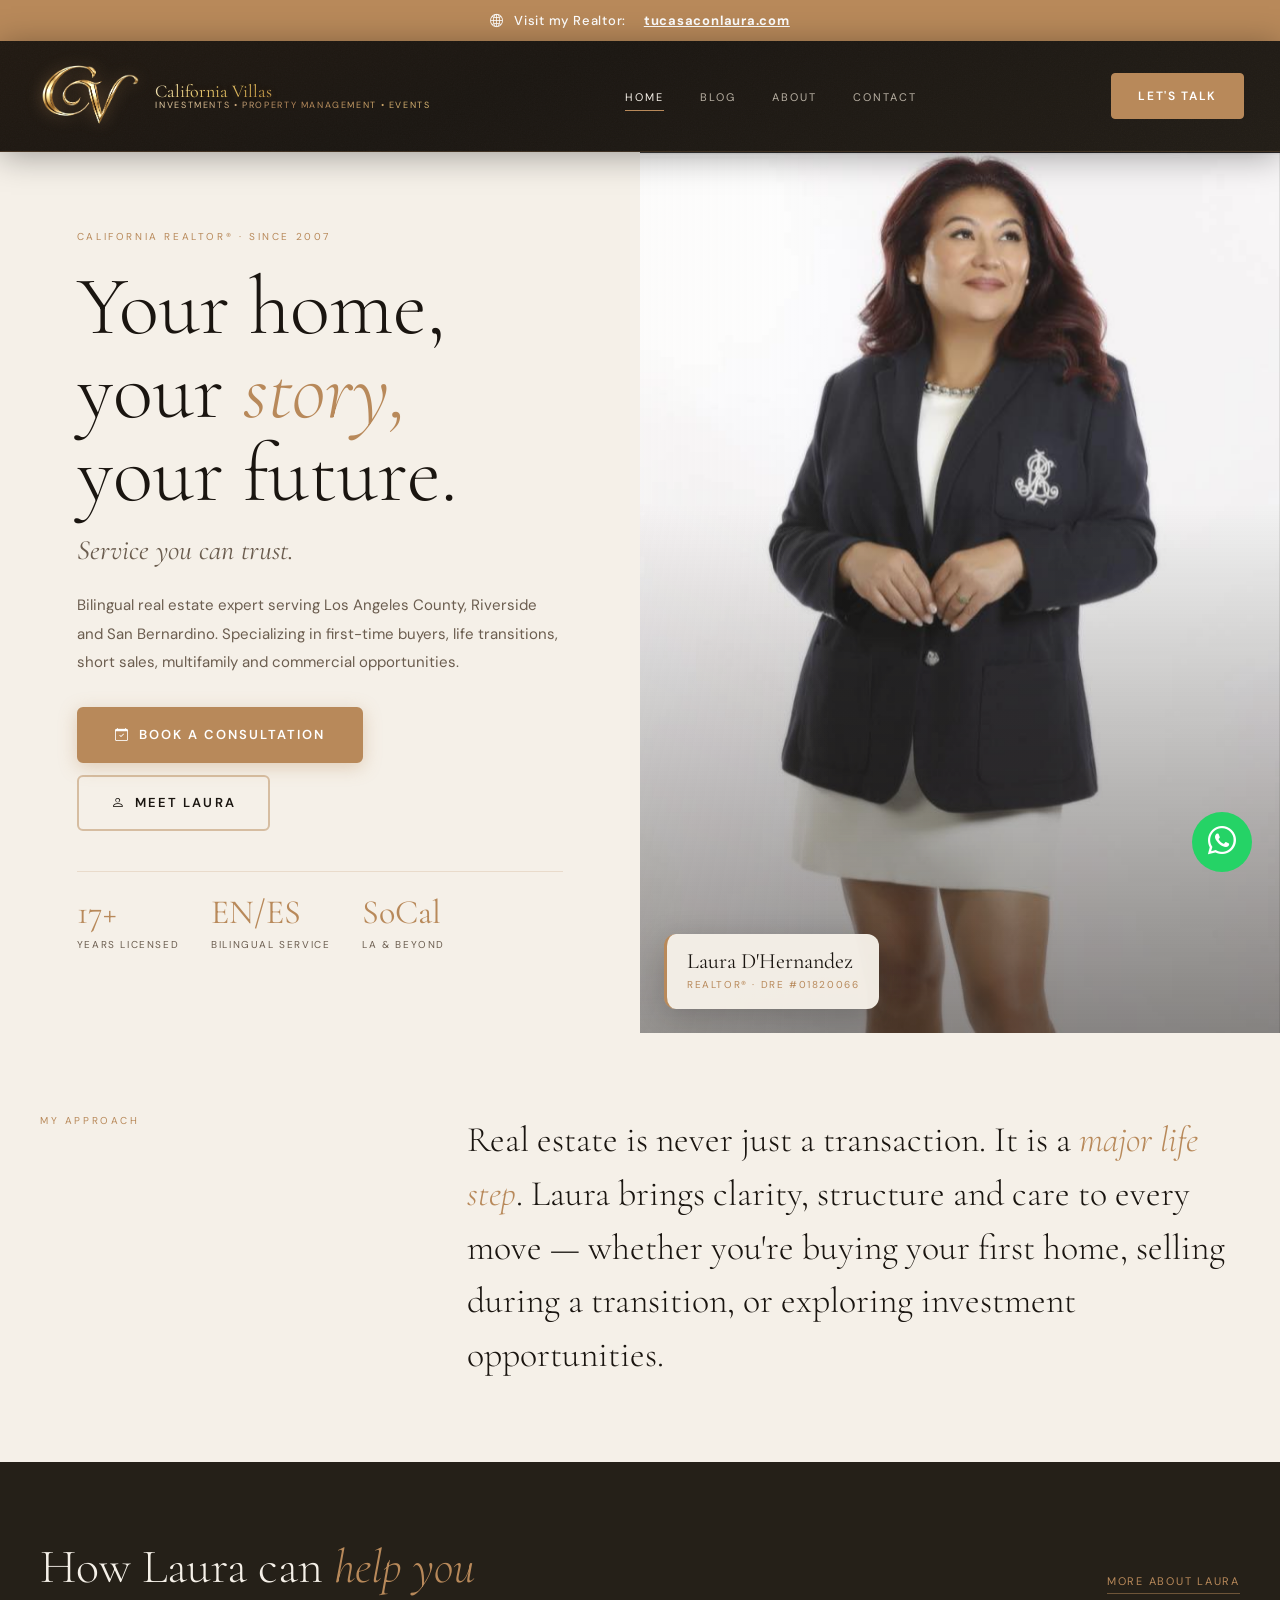
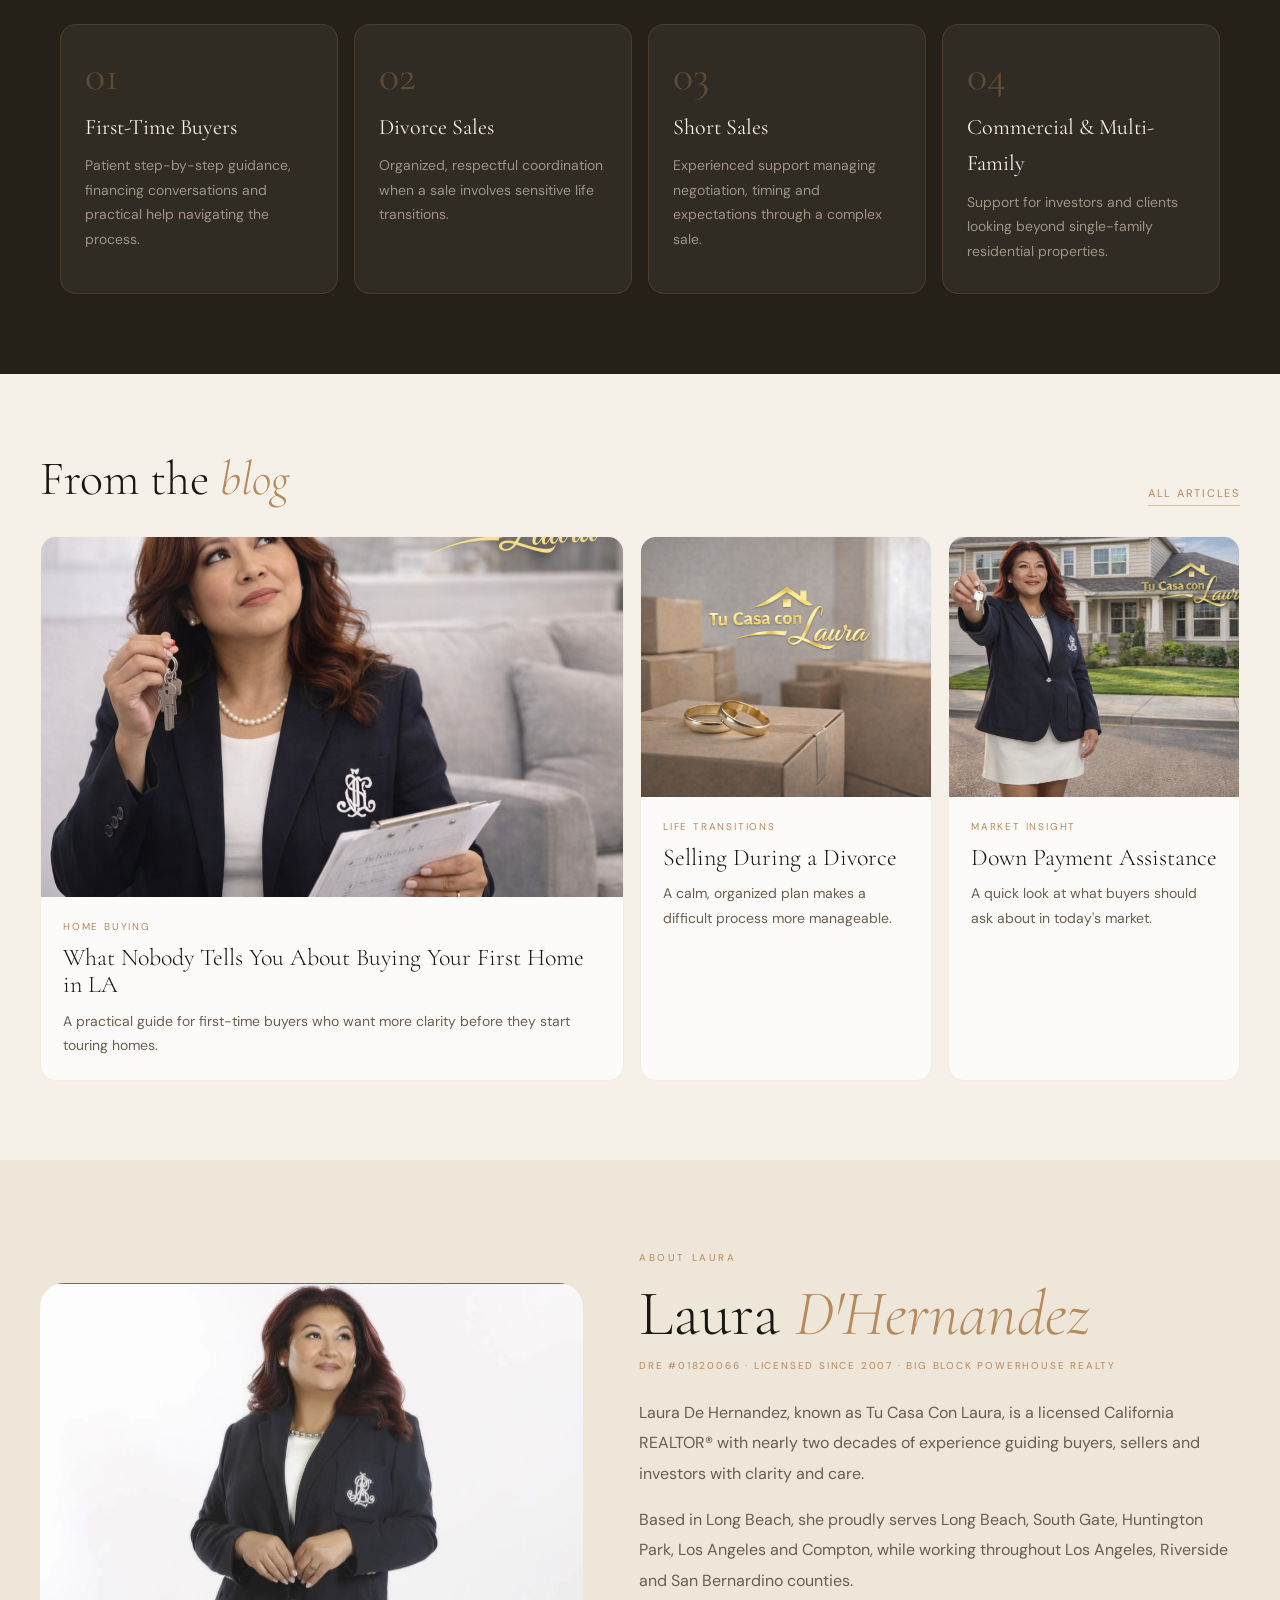
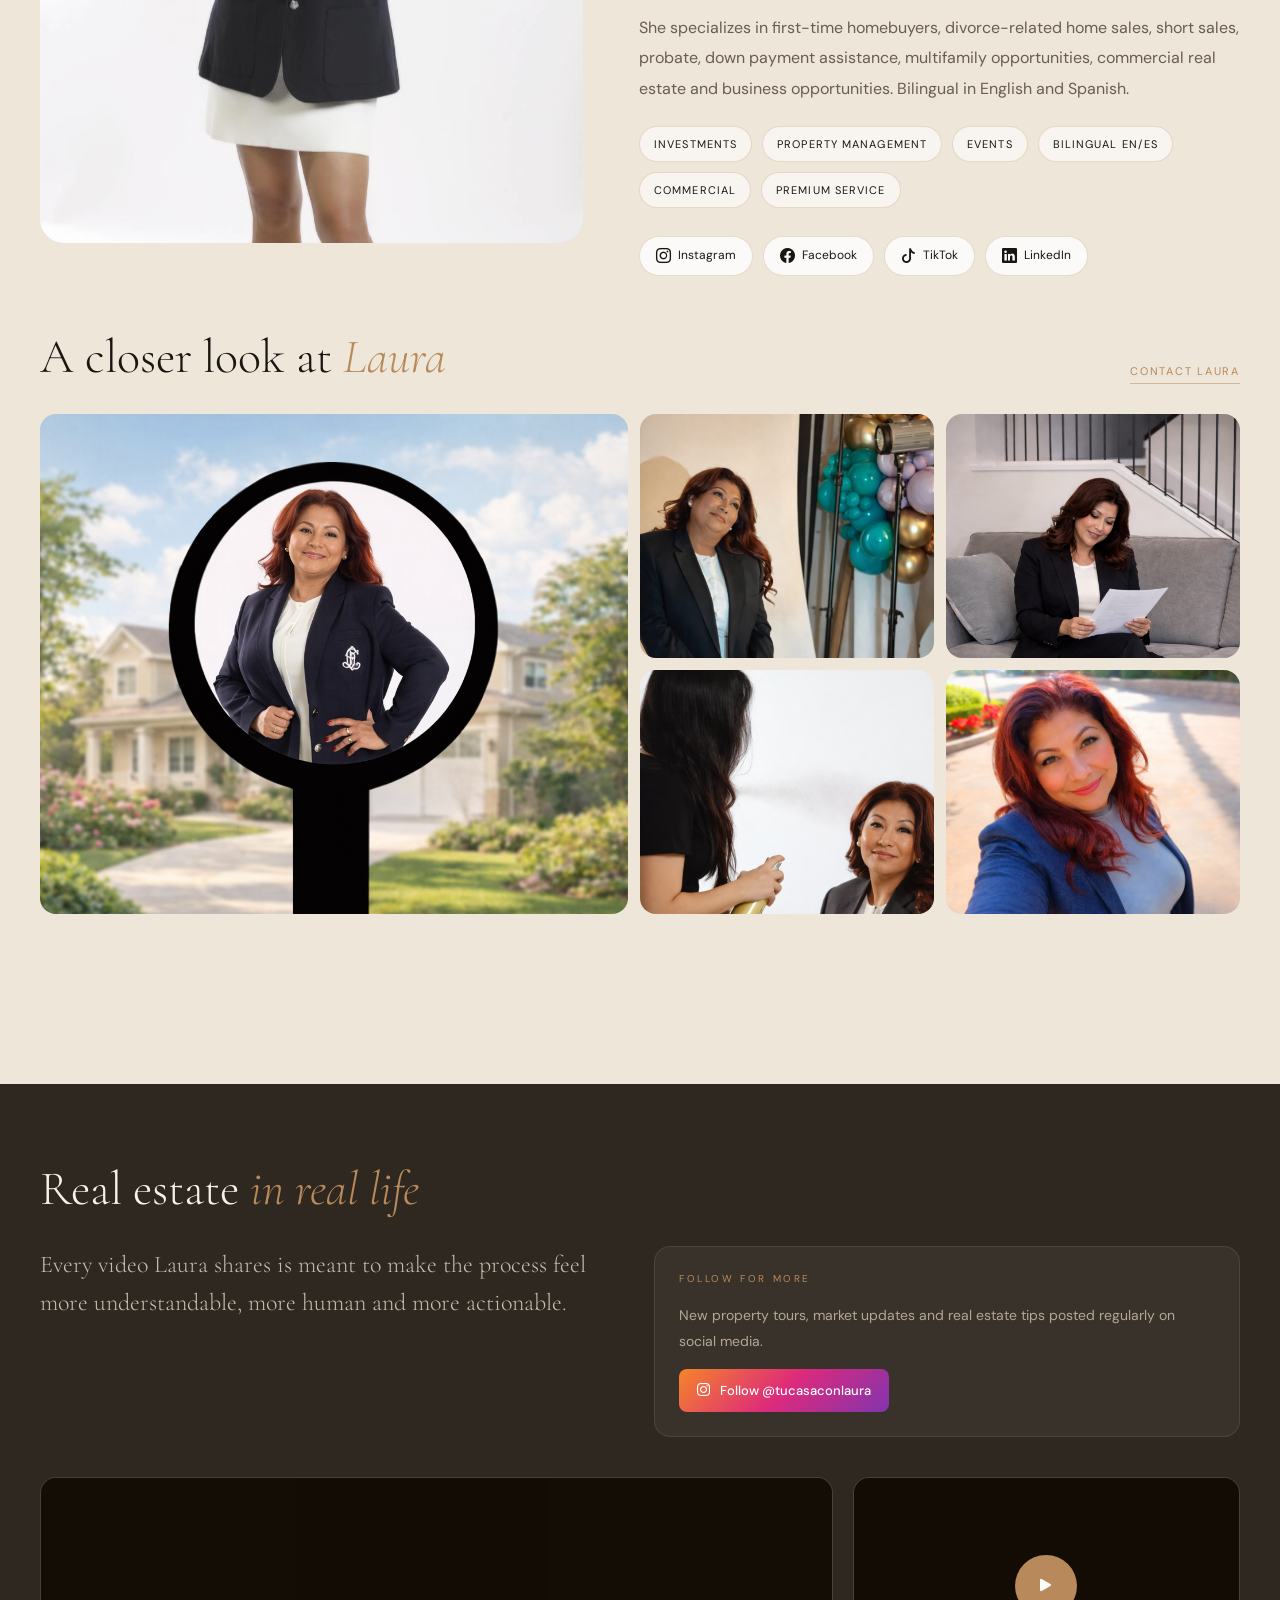
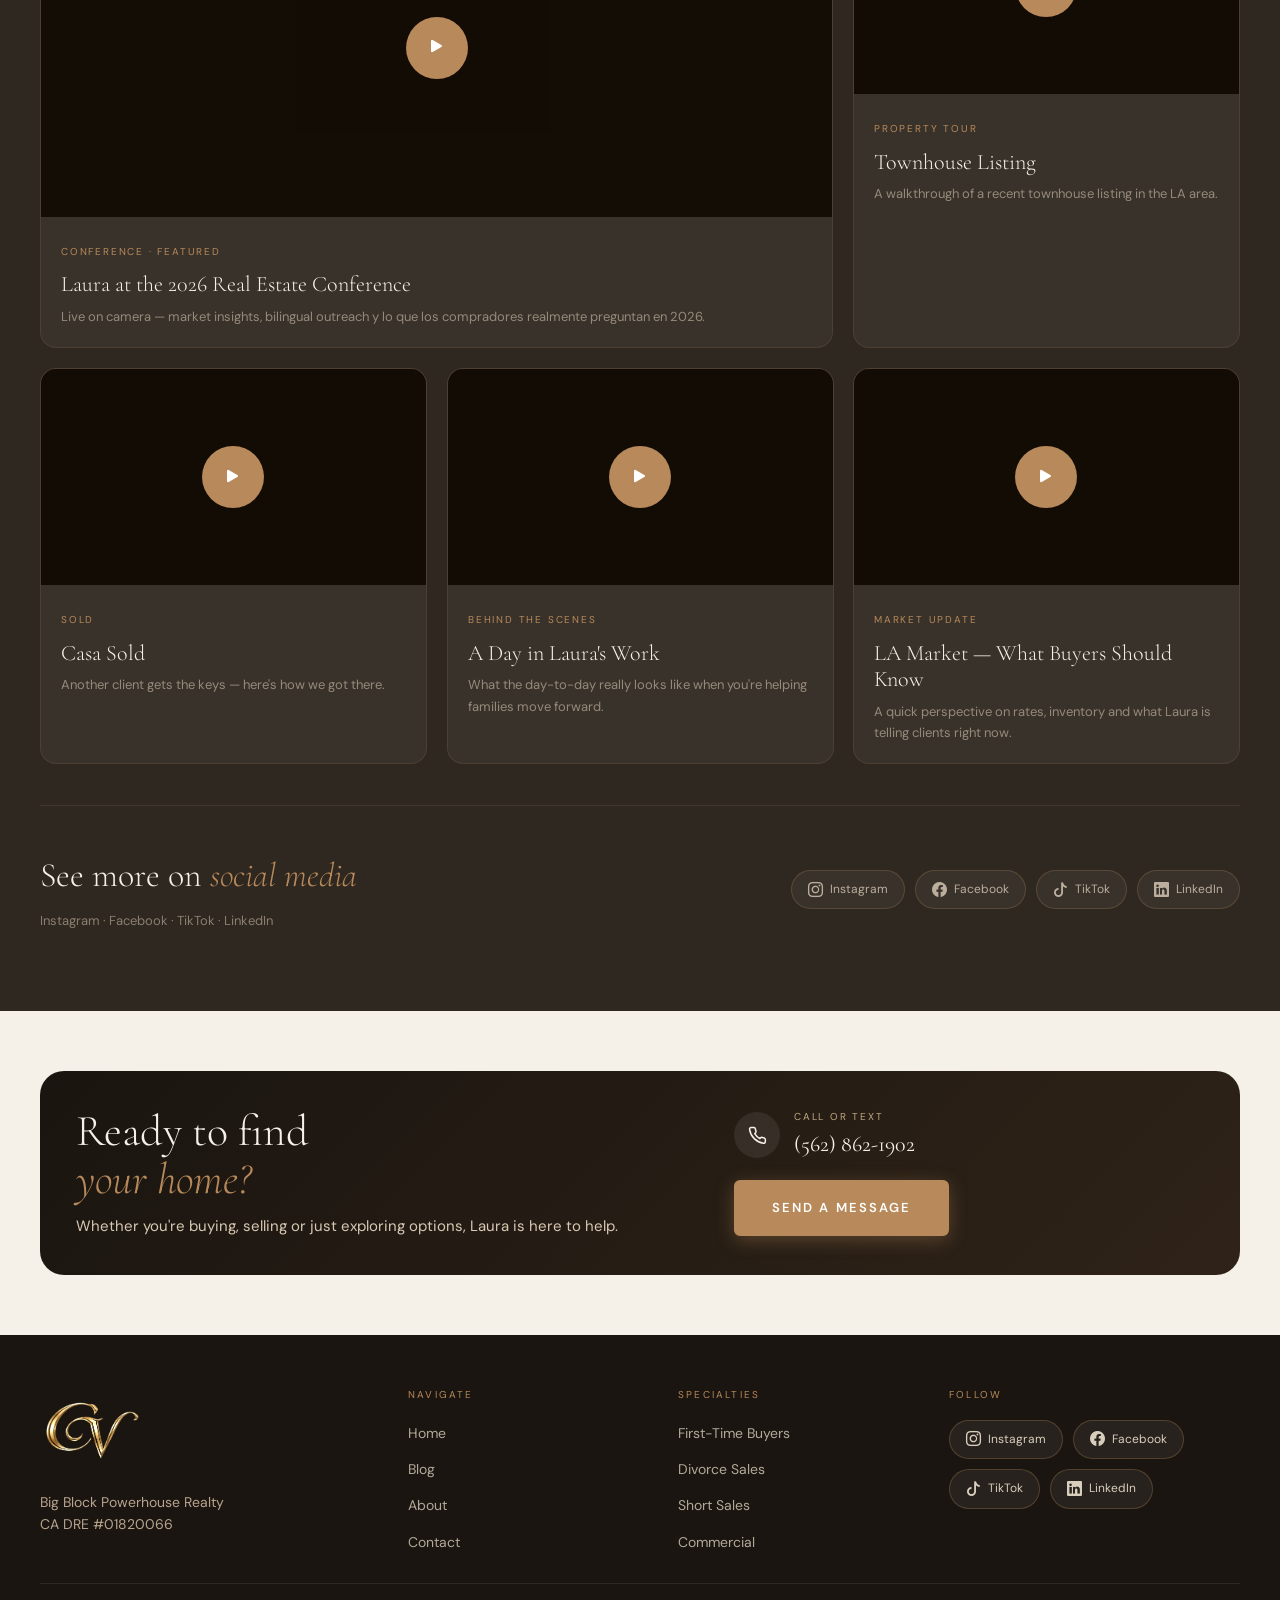
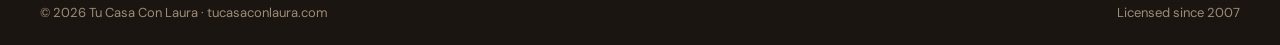
==== commit 903d7fa6: "V2.5" ====
--- a/index.html
+++ b/index.html
@@ -22,38 +22,41 @@
       flex-direction: column;
       line-height: 1.1;
     }
-    .brand-main {
-      font-family: var(--serif);
-      font-size: 18px;
-      background: linear-gradient(
-        135deg,
-        #fff4c9 0%,
-        #f7d774 20%,
-        #d4a94f 40%,
-        #b8895a 60%,
-        #f7d774 80%,
-        #fff4c9 100%
-      );
-      -webkit-background-clip: text;
-      -webkit-text-fill-color: transparent;
-      text-shadow:
-        0 0 6px rgba(184,137,90,0.25),
-        0 2px 6px rgba(0,0,0,0.3);
-    }
+   .brand-main {
+  font-family: var(--serif);
+  font-size: 18px;
+  background: linear-gradient(
+    135deg,
+    #fff4c9 0%,
+    #f7d774 20%,
+    #d4a94f 40%,
+    #b8895a 60%,
+    #f7d774 80%,
+    #fff4c9 100%
+  );
+  background-clip: text;
+  -webkit-background-clip: text;
+  -webkit-text-fill-color: transparent;
+  text-shadow:
+    0 0 6px rgba(184,137,90,0.25),
+    0 2px 6px rgba(0,0,0,0.3);
+}
+    
     .brand-sub {
-      font-size: 9px;
-      letter-spacing: .18em;
-      text-transform: uppercase;
-      background: linear-gradient(
-        135deg,
-        #f5deb3,
-        #b8895a,
-        #e6c27a
-      );
-      -webkit-background-clip: text;
-      -webkit-text-fill-color: transparent;
-      opacity: 0.95;
-    }
+  font-size: 9px;
+  letter-spacing: .18em;
+  text-transform: uppercase;
+  background: linear-gradient(
+    135deg,
+    #f5deb3,
+    #b8895a,
+    #e6c27a
+  );
+  background-clip: text;
+  -webkit-background-clip: text;
+  -webkit-text-fill-color: transparent;
+  opacity: 0.95;
+}
 
     /* ── HERO ── */
     .hero {
@@ -654,13 +657,13 @@
           <p>Based in Long Beach, she proudly serves Long Beach, South Gate, Huntington Park, Los Angeles and Compton, while working throughout Los Angeles, Riverside and San Bernardino counties.</p>
           <p>She specializes in first-time homebuyers, divorce-related home sales, short sales, probate, down payment assistance, multifamily opportunities, commercial real estate and business opportunities. Bilingual in English and Spanish.</p>
         </div>
-        <div class="about-badges">
+    <div class="about-badges">
+          <span>Investments</span>
+          <span>Property Management</span>
+          <span>Events</span>
           <span>Bilingual EN/ES</span>
-          <span>First-Time Buyers</span>
-          <span>Divorce Sales</span>
-          <span>Short Sales</span>
           <span>Commercial</span>
-          <span>Top Producer</span>
+          <span>Premium Service</span>
         </div>
         <div class="social-pills" style="margin-top:28px;">
           <a href="https://www.instagram.com/tucasaconlaura/" target="_blank" rel="noopener"><i class="bi bi-instagram"></i> Instagram</a>
